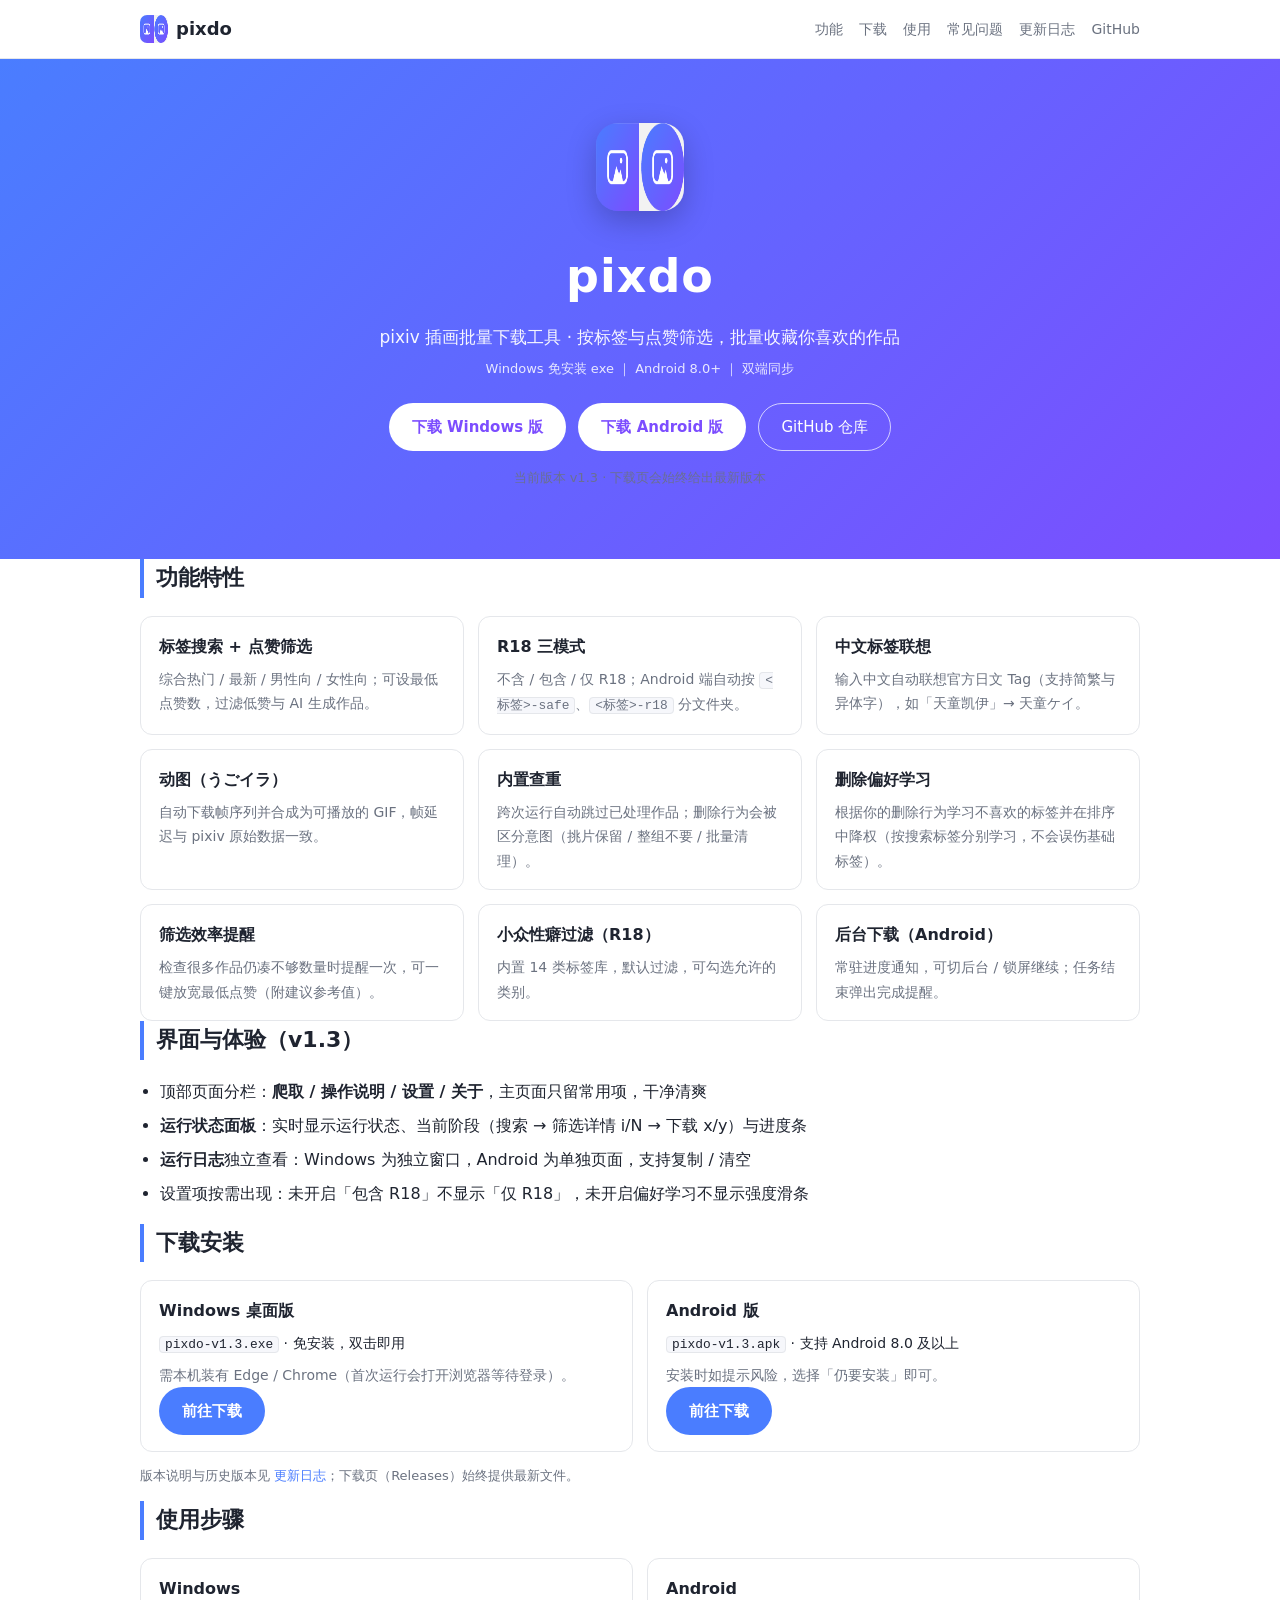
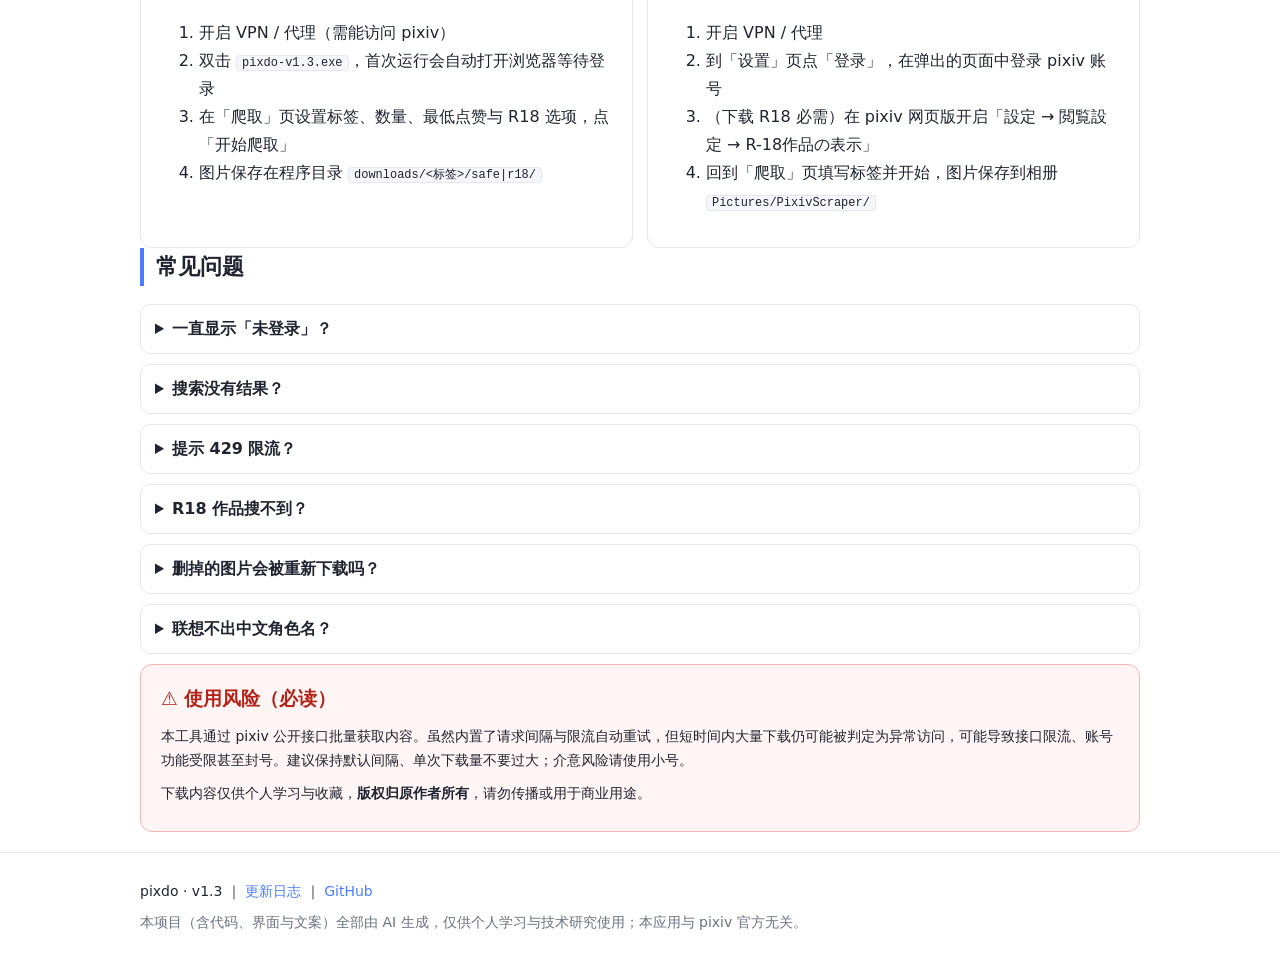
==== docs/index.html @ ec17ead2 "官网：新增 docs/ 静态站点（GitHub Pages） - docs/index.html：首页（功能特性 / 界面与体验 / 双端下载 / 使用步骤 / 常见问题 / 风险提示） - docs" ====
<!DOCTYPE html>
<html lang="zh-CN">
<head>
<meta charset="UTF-8">
<meta name="viewport" content="width=device-width, initial-scale=1">
<title>pixdo · pixiv 插画批量下载工具（Windows / Android）</title>
<meta name="description" content="pixdo 是一款 pixiv 插画批量下载工具：按标签搜索、点赞数筛选、R18 支持、标签联想、动图合成 GIF、内置查重与删除偏好学习，支持 Windows 与 Android。">
<meta name="keywords" content="pixiv,批量下载,插画下载器,pixdo,pixiv下载,爬虫,GIF,动图">
<meta property="og:title" content="pixdo · pixiv 插画批量下载工具">
<meta property="og:description" content="按标签与点赞筛选，批量下载 pixiv 插画。Windows 免安装 + Android，双端同步。">
<meta property="og:type" content="website">
<meta property="og:image" content="assets/icon.png">
<link rel="icon" href="assets/icon.png">
<link rel="stylesheet" href="style.css">
</head>
<body>

<header class="nav">
  <div class="wrap nav-inner">
    <a class="brand" href="./">
      <img src="assets/icon.png" alt="pixdo 图标" width="28" height="28">
      <span>pixdo</span>
    </a>
    <nav>
      <a href="#features">功能</a>
      <a href="#download">下载</a>
      <a href="#guide">使用</a>
      <a href="#faq">常见问题</a>
      <a href="changelog.html">更新日志</a>
      <a href="https://github.com/mirith39-sjtu/pixdo" target="_blank" rel="noopener">GitHub</a>
    </nav>
  </div>
</header>

<section class="hero">
  <div class="wrap hero-inner">
    <img class="hero-icon" src="assets/icon.png" alt="pixdo">
    <h1>pixdo</h1>
    <p class="slogan">pixiv 插画批量下载工具 · 按标签与点赞筛选，批量收藏你喜欢的作品</p>
    <p class="tags">Windows 免安装 exe ｜ Android 8.0+ ｜ 双端同步</p>
    <div class="btns">
      <a class="btn primary" href="https://github.com/mirith39-sjtu/pixdo/releases/latest" target="_blank" rel="noopener">下载 Windows 版</a>
      <a class="btn primary" href="https://github.com/mirith39-sjtu/pixdo/releases/latest" target="_blank" rel="noopener">下载 Android 版</a>
      <a class="btn ghost" href="https://github.com/mirith39-sjtu/pixdo" target="_blank" rel="noopener">GitHub 仓库</a>
    </div>
    <p class="note">当前版本 v1.3 · 下载页会始终给出最新版本</p>
  </div>
</section>

<section id="features" class="wrap">
  <h2>功能特性</h2>
  <div class="grid">
    <div class="card"><h3>标签搜索 + 点赞筛选</h3><p>综合热门 / 最新 / 男性向 / 女性向；可设最低点赞数，过滤低赞与 AI 生成作品。</p></div>
    <div class="card"><h3>R18 三模式</h3><p>不含 / 包含 / 仅 R18；Android 端自动按 <code>&lt;标签&gt;-safe</code>、<code>&lt;标签&gt;-r18</code> 分文件夹。</p></div>
    <div class="card"><h3>中文标签联想</h3><p>输入中文自动联想官方日文 Tag（支持简繁与异体字），如「天童凯伊」→ 天童ケイ。</p></div>
    <div class="card"><h3>动图（うごイラ）</h3><p>自动下载帧序列并合成为可播放的 GIF，帧延迟与 pixiv 原始数据一致。</p></div>
    <div class="card"><h3>内置查重</h3><p>跨次运行自动跳过已处理作品；删除行为会被区分意图（挑片保留 / 整组不要 / 批量清理）。</p></div>
    <div class="card"><h3>删除偏好学习</h3><p>根据你的删除行为学习不喜欢的标签并在排序中降权（按搜索标签分别学习，不会误伤基础标签）。</p></div>
    <div class="card"><h3>筛选效率提醒</h3><p>检查很多作品仍凑不够数量时提醒一次，可一键放宽最低点赞（附建议参考值）。</p></div>
    <div class="card"><h3>小众性癖过滤（R18）</h3><p>内置 14 类标签库，默认过滤，可勾选允许的类别。</p></div>
    <div class="card"><h3>后台下载（Android）</h3><p>常驻进度通知，可切后台 / 锁屏继续；任务结束弹出完成提醒。</p></div>
  </div>
</section>

<section class="wrap">
  <h2>界面与体验（v1.3）</h2>
  <ul class="list">
    <li>顶部页面分栏：<b>爬取 / 操作说明 / 设置 / 关于</b>，主页面只留常用项，干净清爽</li>
    <li><b>运行状态面板</b>：实时显示运行状态、当前阶段（搜索 → 筛选详情 i/N → 下载 x/y）与进度条</li>
    <li><b>运行日志</b>独立查看：Windows 为独立窗口，Android 为单独页面，支持复制 / 清空</li>
    <li>设置项按需出现：未开启「包含 R18」不显示「仅 R18」，未开启偏好学习不显示强度滑条</li>
  </ul>
</section>

<section id="download" class="wrap">
  <h2>下载安装</h2>
  <div class="grid two">
    <div class="card dl">
      <h3>Windows 桌面版</h3>
      <p class="file"><code>pixdo-v1.3.exe</code> · 免安装，双击即用</p>
      <p>需本机装有 Edge / Chrome（首次运行会打开浏览器等待登录）。</p>
      <a class="btn primary" href="https://github.com/mirith39-sjtu/pixdo/releases/latest" target="_blank" rel="noopener">前往下载</a>
    </div>
    <div class="card dl">
      <h3>Android 版</h3>
      <p class="file"><code>pixdo-v1.3.apk</code> · 支持 Android 8.0 及以上</p>
      <p>安装时如提示风险，选择「仍要安装」即可。</p>
      <a class="btn primary" href="https://github.com/mirith39-sjtu/pixdo/releases/latest" target="_blank" rel="noopener">前往下载</a>
    </div>
  </div>
  <p class="note">版本说明与历史版本见 <a href="changelog.html">更新日志</a>；下载页（Releases）始终提供最新文件。</p>
</section>

<section id="guide" class="wrap">
  <h2>使用步骤</h2>
  <div class="grid two">
    <div class="card">
      <h3>Windows</h3>
      <ol>
        <li>开启 VPN / 代理（需能访问 pixiv）</li>
        <li>双击 <code>pixdo-v1.3.exe</code>，首次运行会自动打开浏览器等待登录</li>
        <li>在「爬取」页设置标签、数量、最低点赞与 R18 选项，点「开始爬取」</li>
        <li>图片保存在程序目录 <code>downloads/&lt;标签&gt;/safe|r18/</code></li>
      </ol>
    </div>
    <div class="card">
      <h3>Android</h3>
      <ol>
        <li>开启 VPN / 代理</li>
        <li>到「设置」页点「登录」，在弹出的页面中登录 pixiv 账号</li>
        <li>（下载 R18 必需）在 pixiv 网页版开启「設定 → 閲覧設定 → R-18作品の表示」</li>
        <li>回到「爬取」页填写标签并开始，图片保存到相册 <code>Pictures/PixivScraper/</code></li>
      </ol>
    </div>
  </div>
</section>

<section id="faq" class="wrap">
  <h2>常见问题</h2>
  <details><summary>一直显示「未登录」？</summary><p>检查代理是否生效，然后在「设置」页重新登录；也可删除本地的 cookies.pkl 后重试。</p></details>
  <details><summary>搜索没有结果？</summary><p>检查标签拼写（推荐用日文 Tag）、排序设置与代理；标签联想需要能访问 pixiv 接口。</p></details>
  <details><summary>提示 429 限流？</summary><p>程序会自动等待重试，属正常现象；建议保持默认请求间隔。</p></details>
  <details><summary>R18 作品搜不到？</summary><p>需要登录状态，且账号已开启 pixiv 的 R-18 显示设置；游客状态下不会出现 R18 结果。</p></details>
  <details><summary>删掉的图片会被重新下载吗？</summary><p>只删一部分 → 视为有意保留，不再补下；整组删光 → 视为不喜欢，不再补下；一次几乎删光（≥ 九成）→ 视为批量清理，下次重新下载。</p></details>
  <details><summary>联想不出中文角色名？</summary><p>试试更短的词头（如「百合园」）；部分角色名需要先查过相关标签后走本地缓存命中。</p></details>
</section>

<section class="wrap">
  <div class="risk">
    <h3>⚠ 使用风险（必读）</h3>
    <p>本工具通过 pixiv 公开接口批量获取内容。虽然内置了请求间隔与限流自动重试，但短时间内大量下载仍可能被判定为异常访问，可能导致接口限流、账号功能受限甚至封号。建议保持默认间隔、单次下载量不要过大；介意风险请使用小号。</p>
    <p>下载内容仅供个人学习与收藏，<b>版权归原作者所有</b>，请勿传播或用于商业用途。</p>
  </div>
</section>

<footer class="footer">
  <div class="wrap">
    <p>pixdo · v1.3 ｜ <a href="changelog.html">更新日志</a> ｜ <a href="https://github.com/mirith39-sjtu/pixdo" target="_blank" rel="noopener">GitHub</a></p>
    <p class="dim">本项目（含代码、界面与文案）全部由 AI 生成，仅供个人学习与技术研究使用；本应用与 pixiv 官方无关。</p>
  </div>
</footer>

</body>
</html>
---- docs/style.css ----
:root {
  --accent: #4a7dff;
  --accent2: #7c4dff;
  --text: #1f2430;
  --dim: #6b7280;
  --line: #e5e7eb;
  --bg: #ffffff;
  --soft: #f6f7fb;
  --warn-bg: #fff5f5;
  --warn-line: #f3b7b7;
}

* { box-sizing: border-box; }

body {
  margin: 0;
  font-family: "Microsoft YaHei UI", "PingFang SC", "Hiragino Sans GB", system-ui, sans-serif;
  color: var(--text);
  background: var(--bg);
  line-height: 1.75;
}

a { color: var(--accent); text-decoration: none; }
a:hover { text-decoration: underline; }

code {
  background: var(--soft);
  border: 1px solid var(--line);
  border-radius: 4px;
  padding: 0 5px;
  font-size: 0.92em;
}

.wrap { max-width: 1040px; margin: 0 auto; padding: 0 20px; }

/* 顶栏 */
.nav {
  position: sticky; top: 0; z-index: 10;
  background: rgba(255, 255, 255, 0.92);
  backdrop-filter: blur(8px);
  border-bottom: 1px solid var(--line);
}
.nav-inner { display: flex; align-items: center; gap: 18px; height: 58px; }
.brand { display: flex; align-items: center; gap: 8px; font-weight: 700; color: var(--text); font-size: 18px; }
.brand img { border-radius: 7px; }
.nav nav { margin-left: auto; display: flex; gap: 16px; flex-wrap: wrap; }
.nav nav a { color: var(--dim); font-size: 14px; }
.nav nav a:hover { color: var(--accent); }

/* 首屏 */
.hero {
  background: linear-gradient(135deg, var(--accent) 0%, var(--accent2) 100%);
  color: #fff;
  padding: 64px 0 56px;
}
.hero-inner { text-align: center; }
.hero-icon {
  width: 88px; height: 88px; border-radius: 22px;
  box-shadow: 0 10px 30px rgba(0, 0, 0, 0.22);
  background: rgba(255, 255, 255, 0.12);
}
.hero h1 { font-size: 46px; margin: 16px 0 6px; letter-spacing: 1px; }
.slogan { font-size: 17px; margin: 0 0 6px; opacity: 0.95; }
.tags { font-size: 13px; opacity: 0.85; margin: 0 0 22px; }
.btns { display: flex; gap: 12px; justify-content: center; flex-wrap: wrap; }
.btn {
  display: inline-block; padding: 10px 22px; border-radius: 999px;
  font-size: 15px; border: 1px solid transparent; transition: transform .12s ease;
}
.btn:hover { text-decoration: none; transform: translateY(-1px); }
.btn.primary { background: #fff; color: var(--accent2); font-weight: 600; }
.btn.ghost { border-color: rgba(255, 255, 255, 0.7); color: #fff; }
.dl .btn.primary { background: var(--accent); color: #fff; }
.hero .note { margin-top: 16px; font-size: 13px; opacity: 0.85; }

/* 区块 */
section { padding: 44px 0; }
section h2 {
  font-size: 22px; margin: 0 0 18px;
  padding-left: 12px; border-left: 4px solid var(--accent);
}
.grid { display: grid; grid-template-columns: repeat(3, 1fr); gap: 14px; }
.grid.two { grid-template-columns: repeat(2, 1fr); }
.card {
  border: 1px solid var(--line); border-radius: 12px; padding: 16px 18px;
  background: #fff;
}
.card h3 { margin: 0 0 6px; font-size: 16px; }
.card p { margin: 0; font-size: 14px; color: var(--dim); }
.card .file { color: var(--text); margin-bottom: 6px; }
.list { padding-left: 20px; }
.list li { margin-bottom: 6px; }
.note { color: var(--dim); font-size: 13px; }

/* FAQ */
details {
  border: 1px solid var(--line); border-radius: 10px;
  padding: 10px 14px; margin-bottom: 10px; background: #fff;
}
details summary { cursor: pointer; font-weight: 600; }
details p { margin: 8px 0 0; color: var(--dim); font-size: 14px; }

/* 风险提示 */
.risk {
  background: var(--warn-bg);
  border: 1px solid var(--warn-line);
  border-radius: 12px;
  padding: 18px 20px;
}
.risk h3 { margin: 0 0 8px; color: #b42318; }
.risk p { margin: 0 0 8px; font-size: 14px; }

/* 页脚 */
.footer { border-top: 1px solid var(--line); padding: 26px 0 40px; margin-top: 20px; }
.footer p { margin: 0 0 6px; font-size: 14px; }
.dim { color: var(--dim); font-size: 13px; }

/* 更新日志页 */
.log h3 { margin: 26px 0 8px; font-size: 18px; }
.log h3 span { font-size: 13px; color: var(--dim); font-weight: 400; margin-left: 8px; }
.log ul { padding-left: 20px; }
.log li { margin-bottom: 6px; }

@media (max-width: 860px) {
  .grid, .grid.two { grid-template-columns: 1fr; }
  .hero h1 { font-size: 36px; }
  .nav nav { gap: 12px; }
}
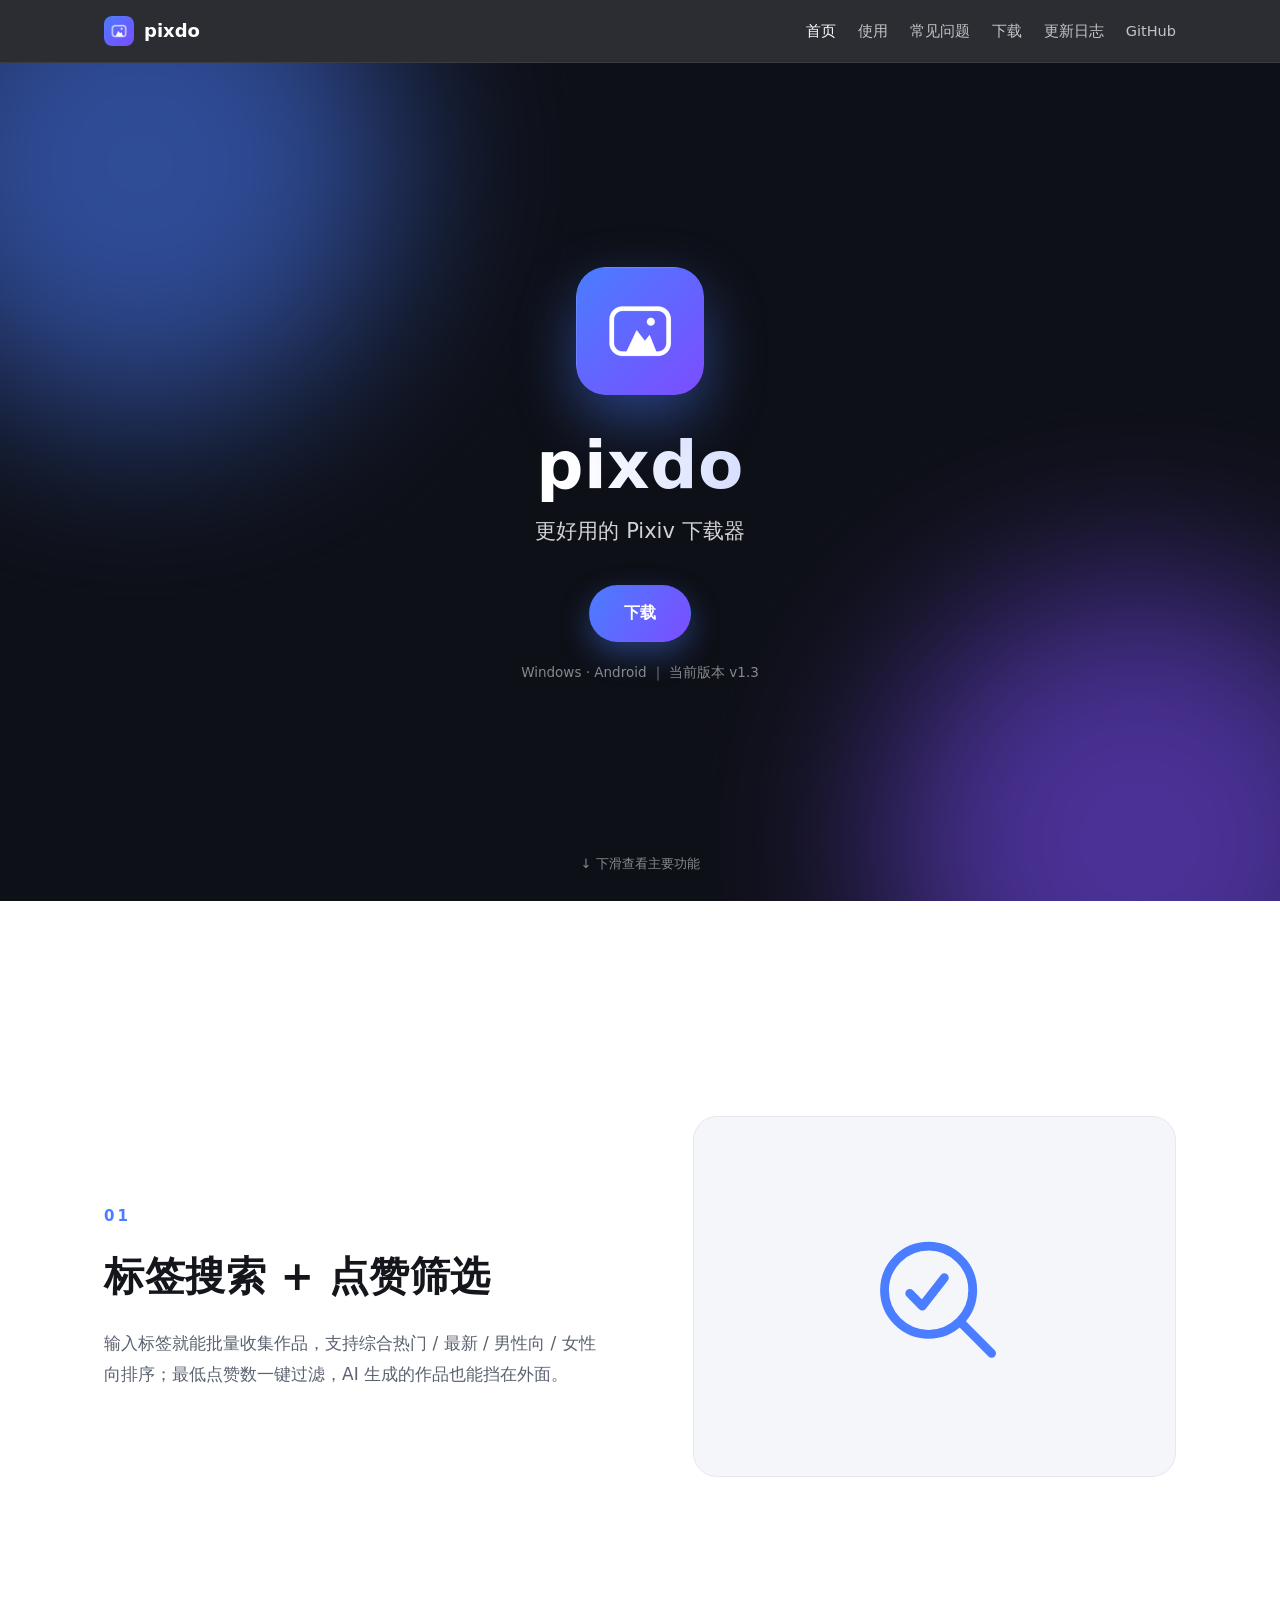
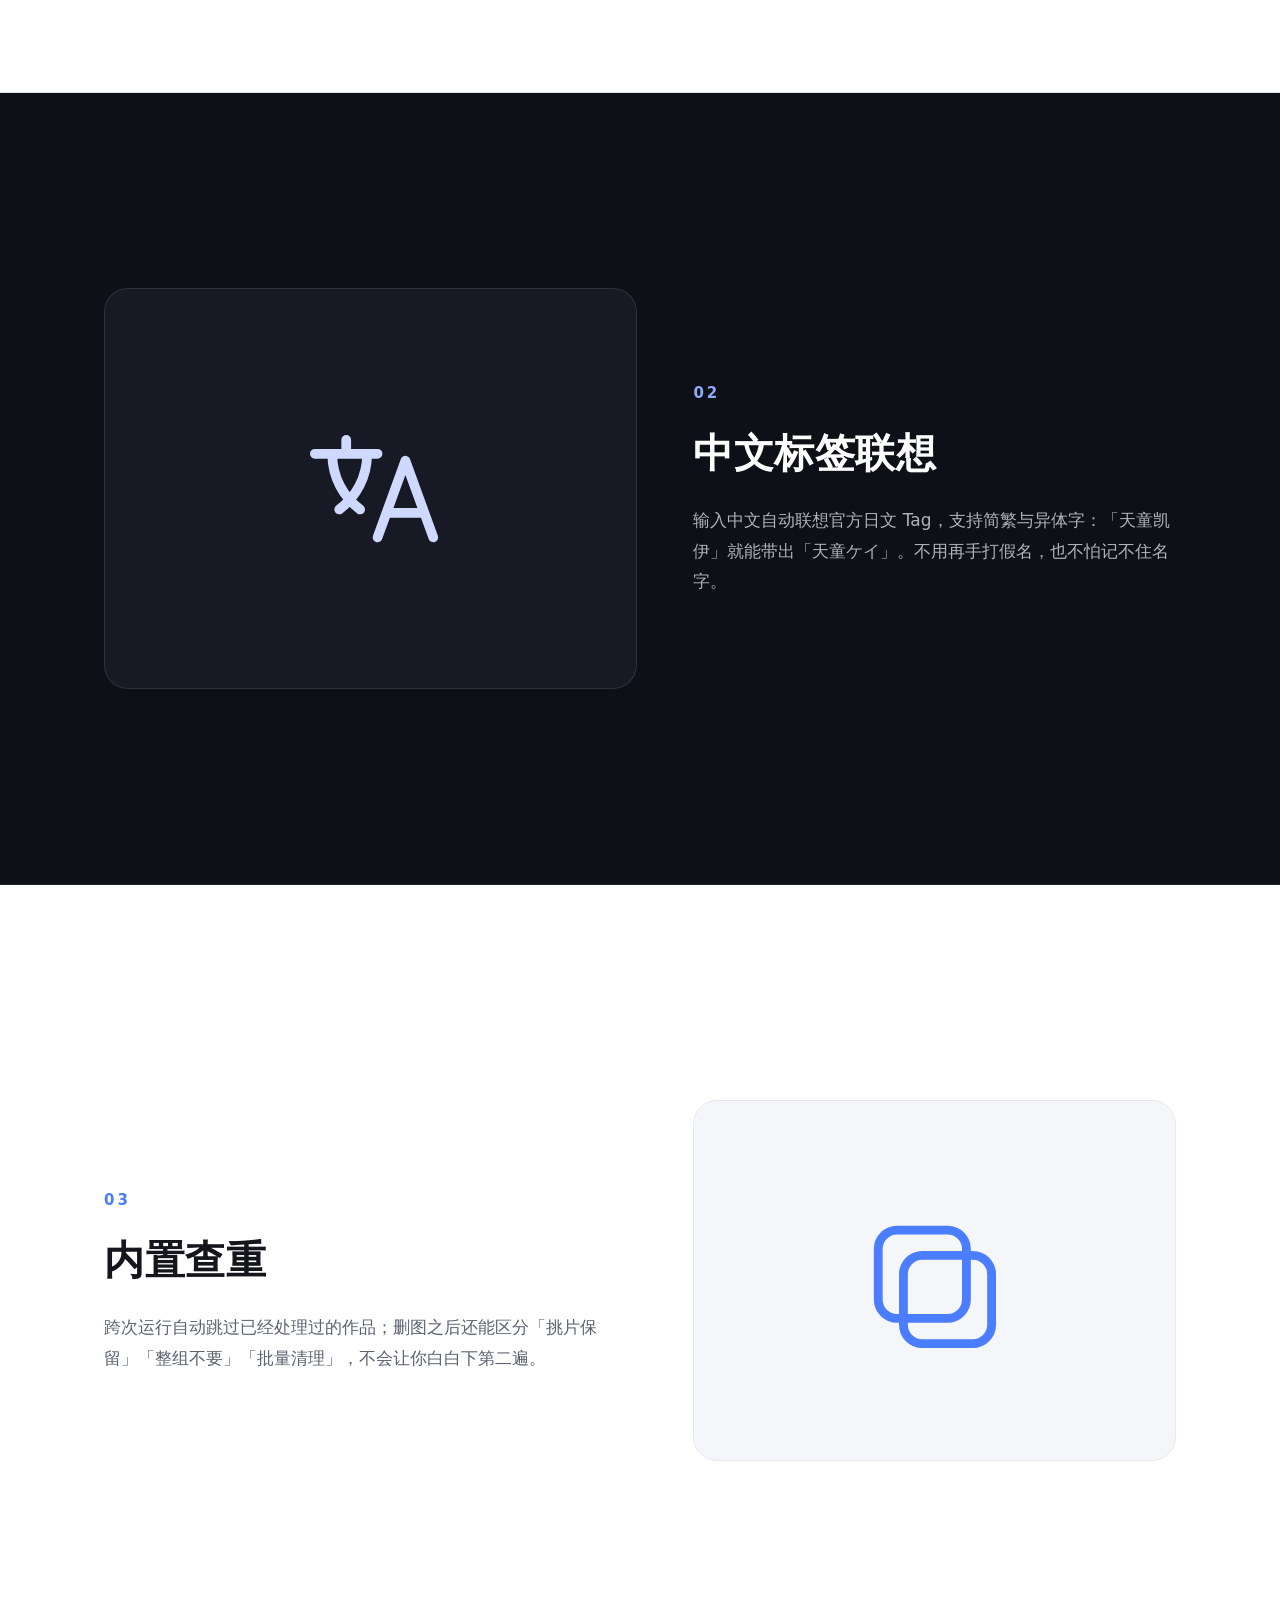
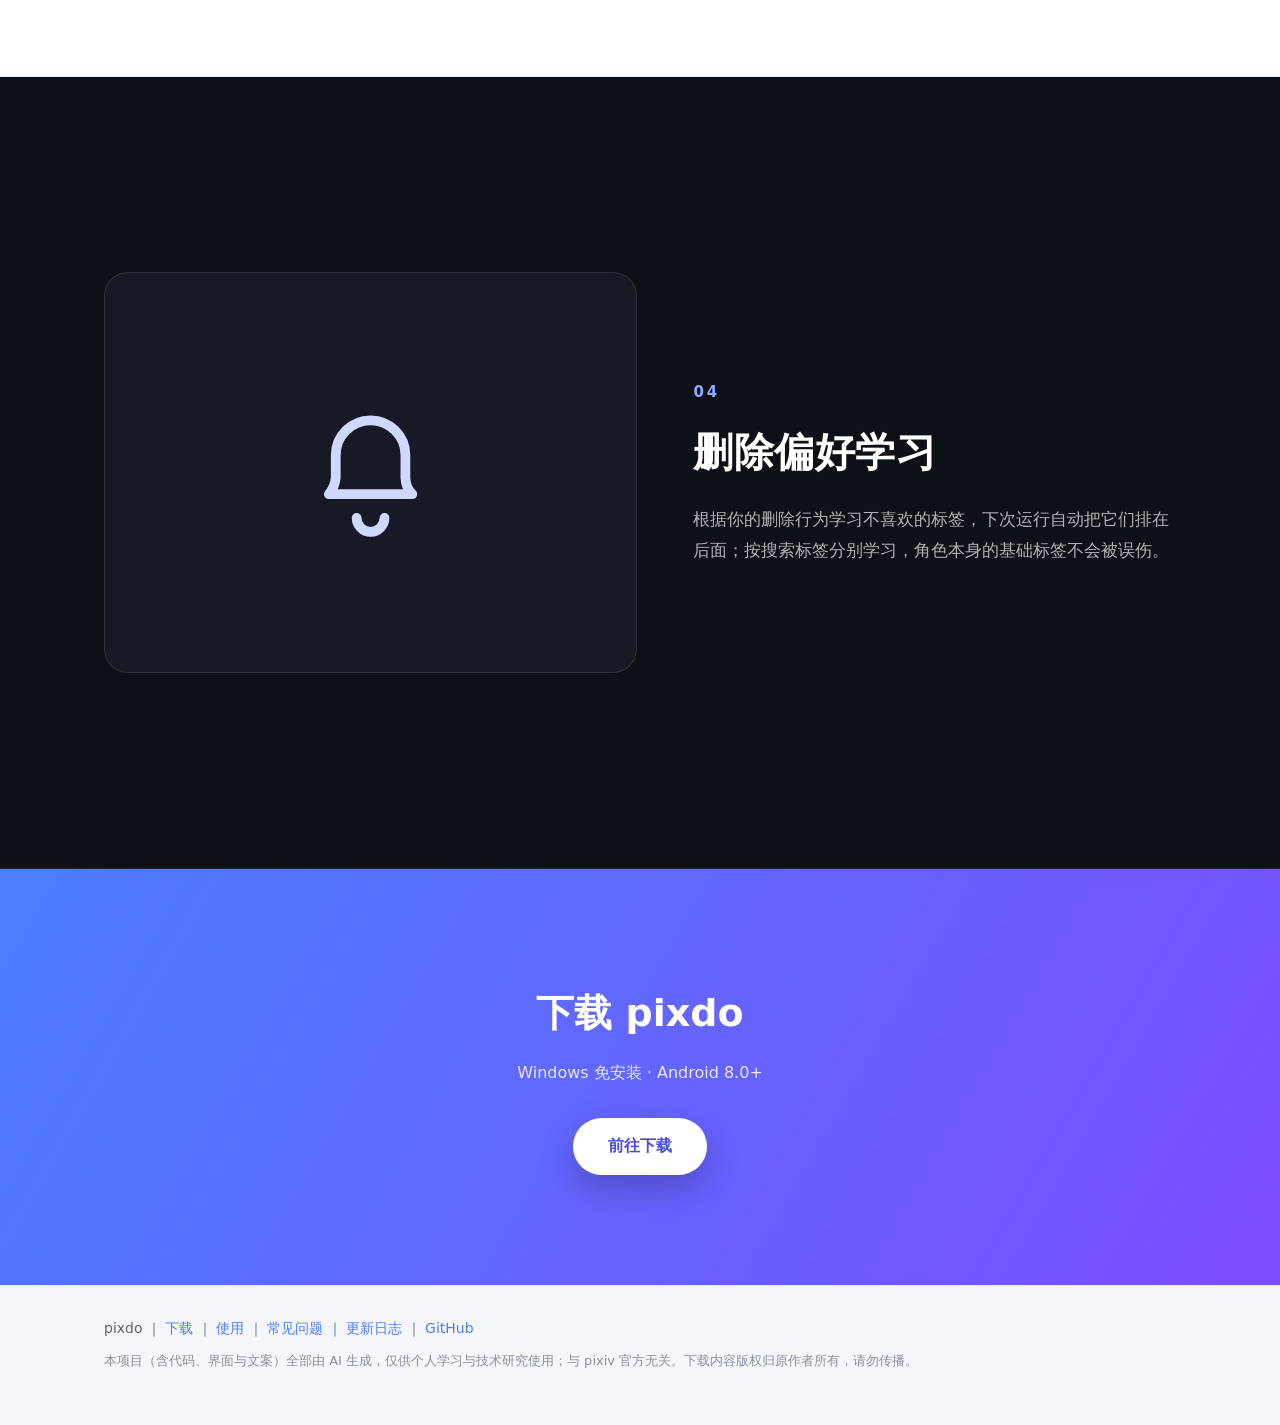
==== commit f99c825c: "site: redesign (multi-page, 4 feature screens, per-version packages, fixed icon)" ====
--- a/docs/index.html
+++ b/docs/index.html
@@ -3,140 +3,135 @@
 <head>
 <meta charset="UTF-8">
 <meta name="viewport" content="width=device-width, initial-scale=1">
-<title>pixdo · pixiv 插画批量下载工具（Windows / Android）</title>
-<meta name="description" content="pixdo 是一款 pixiv 插画批量下载工具：按标签搜索、点赞数筛选、R18 支持、标签联想、动图合成 GIF、内置查重与删除偏好学习，支持 Windows 与 Android。">
-<meta name="keywords" content="pixiv,批量下载,插画下载器,pixdo,pixiv下载,爬虫,GIF,动图">
-<meta property="og:title" content="pixdo · pixiv 插画批量下载工具">
-<meta property="og:description" content="按标签与点赞筛选，批量下载 pixiv 插画。Windows 免安装 + Android，双端同步。">
+<title>pixdo · 更好用的 Pixiv 下载器</title>
+<meta name="description" content="pixdo：更好用的 Pixiv 下载器。标签搜索 + 点赞筛选、中文标签联想、内置查重与删除偏好学习，支持 Windows 与 Android。">
+<meta name="keywords" content="pixiv,pixdo,下载器,批量下载,插画,标签联想,查重">
+<meta property="og:title" content="pixdo · 更好用的 Pixiv 下载器">
+<meta property="og:description" content="标签搜索 + 点赞筛选、中文标签联想、内置查重、删除偏好学习。Windows / Android 双端。">
 <meta property="og:type" content="website">
 <meta property="og:image" content="assets/icon.png">
+<meta property="og:url" content="https://pixdo.top/">
+<link rel="canonical" href="https://pixdo.top/">
 <link rel="icon" href="assets/icon.png">
+<link rel="apple-touch-icon" href="assets/apple-touch-icon.png">
 <link rel="stylesheet" href="style.css">
 </head>
 <body>
 
 <header class="nav">
-  <div class="wrap nav-inner">
-    <a class="brand" href="./">
-      <img src="assets/icon.png" alt="pixdo 图标" width="28" height="28">
-      <span>pixdo</span>
-    </a>
+  <div class="nav-inner">
+    <a class="brand" href="index.html"><img src="assets/icon.png" alt="pixdo">pixdo</a>
     <nav>
-      <a href="#features">功能</a>
-      <a href="#download">下载</a>
-      <a href="#guide">使用</a>
-      <a href="#faq">常见问题</a>
+      <a class="on" href="index.html">首页</a>
+      <a href="usage.html">使用</a>
+      <a href="faq.html">常见问题</a>
+      <a href="download.html">下载</a>
       <a href="changelog.html">更新日志</a>
       <a href="https://github.com/mirith39-sjtu/pixdo" target="_blank" rel="noopener">GitHub</a>
     </nav>
   </div>
 </header>
 
+<!-- 首屏 -->
 <section class="hero">
-  <div class="wrap hero-inner">
-    <img class="hero-icon" src="assets/icon.png" alt="pixdo">
+  <div class="hero-inner">
+    <img class="hero-icon" src="assets/icon.png" alt="pixdo 图标">
     <h1>pixdo</h1>
-    <p class="slogan">pixiv 插画批量下载工具 · 按标签与点赞筛选，批量收藏你喜欢的作品</p>
-    <p class="tags">Windows 免安装 exe ｜ Android 8.0+ ｜ 双端同步</p>
-    <div class="btns">
-      <a class="btn primary" href="https://github.com/mirith39-sjtu/pixdo/releases/latest" target="_blank" rel="noopener">下载 Windows 版</a>
-      <a class="btn primary" href="https://github.com/mirith39-sjtu/pixdo/releases/latest" target="_blank" rel="noopener">下载 Android 版</a>
-      <a class="btn ghost" href="https://github.com/mirith39-sjtu/pixdo" target="_blank" rel="noopener">GitHub 仓库</a>
-    </div>
-    <p class="note">当前版本 v1.3 · 下载页会始终给出最新版本</p>
+    <p class="sub">更好用的 Pixiv 下载器</p>
+    <a class="btn btn-primary" href="download.html">下载</a>
+    <p class="meta">Windows · Android ｜ 当前版本 v1.3</p>
   </div>
+  <div class="scroll-hint">↓ 下滑查看主要功能</div>
 </section>
 
-<section id="features" class="wrap">
-  <h2>功能特性</h2>
-  <div class="grid">
-    <div class="card"><h3>标签搜索 + 点赞筛选</h3><p>综合热门 / 最新 / 男性向 / 女性向；可设最低点赞数，过滤低赞与 AI 生成作品。</p></div>
-    <div class="card"><h3>R18 三模式</h3><p>不含 / 包含 / 仅 R18；Android 端自动按 <code>&lt;标签&gt;-safe</code>、<code>&lt;标签&gt;-r18</code> 分文件夹。</p></div>
-    <div class="card"><h3>中文标签联想</h3><p>输入中文自动联想官方日文 Tag（支持简繁与异体字），如「天童凯伊」→ 天童ケイ。</p></div>
-    <div class="card"><h3>动图（うごイラ）</h3><p>自动下载帧序列并合成为可播放的 GIF，帧延迟与 pixiv 原始数据一致。</p></div>
-    <div class="card"><h3>内置查重</h3><p>跨次运行自动跳过已处理作品；删除行为会被区分意图（挑片保留 / 整组不要 / 批量清理）。</p></div>
-    <div class="card"><h3>删除偏好学习</h3><p>根据你的删除行为学习不喜欢的标签并在排序中降权（按搜索标签分别学习，不会误伤基础标签）。</p></div>
-    <div class="card"><h3>筛选效率提醒</h3><p>检查很多作品仍凑不够数量时提醒一次，可一键放宽最低点赞（附建议参考值）。</p></div>
-    <div class="card"><h3>小众性癖过滤（R18）</h3><p>内置 14 类标签库，默认过滤，可勾选允许的类别。</p></div>
-    <div class="card"><h3>后台下载（Android）</h3><p>常驻进度通知，可切后台 / 锁屏继续；任务结束弹出完成提醒。</p></div>
-  </div>
-</section>
-
-<section class="wrap">
-  <h2>界面与体验（v1.3）</h2>
-  <ul class="list">
-    <li>顶部页面分栏：<b>爬取 / 操作说明 / 设置 / 关于</b>，主页面只留常用项，干净清爽</li>
-    <li><b>运行状态面板</b>：实时显示运行状态、当前阶段（搜索 → 筛选详情 i/N → 下载 x/y）与进度条</li>
-    <li><b>运行日志</b>独立查看：Windows 为独立窗口，Android 为单独页面，支持复制 / 清空</li>
-    <li>设置项按需出现：未开启「包含 R18」不显示「仅 R18」，未开启偏好学习不显示强度滑条</li>
-  </ul>
-</section>
-
-<section id="download" class="wrap">
-  <h2>下载安装</h2>
-  <div class="grid two">
-    <div class="card dl">
-      <h3>Windows 桌面版</h3>
-      <p class="file"><code>pixdo-v1.3.exe</code> · 免安装，双击即用</p>
-      <p>需本机装有 Edge / Chrome（首次运行会打开浏览器等待登录）。</p>
-      <a class="btn primary" href="https://github.com/mirith39-sjtu/pixdo/releases/latest" target="_blank" rel="noopener">前往下载</a>
-    </div>
-    <div class="card dl">
-      <h3>Android 版</h3>
-      <p class="file"><code>pixdo-v1.3.apk</code> · 支持 Android 8.0 及以上</p>
-      <p>安装时如提示风险，选择「仍要安装」即可。</p>
-      <a class="btn primary" href="https://github.com/mirith39-sjtu/pixdo/releases/latest" target="_blank" rel="noopener">前往下载</a>
-    </div>
-  </div>
-  <p class="note">版本说明与历史版本见 <a href="changelog.html">更新日志</a>；下载页（Releases）始终提供最新文件。</p>
-</section>
-
-<section id="guide" class="wrap">
-  <h2>使用步骤</h2>
-  <div class="grid two">
-    <div class="card">
-      <h3>Windows</h3>
-      <ol>
-        <li>开启 VPN / 代理（需能访问 pixiv）</li>
-        <li>双击 <code>pixdo-v1.3.exe</code>，首次运行会自动打开浏览器等待登录</li>
-        <li>在「爬取」页设置标签、数量、最低点赞与 R18 选项，点「开始爬取」</li>
-        <li>图片保存在程序目录 <code>downloads/&lt;标签&gt;/safe|r18/</code></li>
-      </ol>
-    </div>
-    <div class="card">
-      <h3>Android</h3>
-      <ol>
-        <li>开启 VPN / 代理</li>
-        <li>到「设置」页点「登录」，在弹出的页面中登录 pixiv 账号</li>
-        <li>（下载 R18 必需）在 pixiv 网页版开启「設定 → 閲覧設定 → R-18作品の表示」</li>
-        <li>回到「爬取」页填写标签并开始，图片保存到相册 <code>Pictures/PixivScraper/</code></li>
-      </ol>
+<!-- 01 标签搜索 + 点赞筛选 -->
+<section class="feature">
+  <div class="wrap">
+    <div class="feature-grid">
+      <div>
+        <div class="feature-num">01</div>
+        <h2>标签搜索 + 点赞筛选</h2>
+        <p>输入标签就能批量收集作品，支持综合热门 / 最新 / 男性向 / 女性向排序；最低点赞数一键过滤，AI 生成的作品也能挡在外面。</p>
+      </div>
+      <div class="feature-visual">
+        <svg viewBox="0 0 24 24" fill="none" stroke="#4a7dff" stroke-width="1.4" stroke-linecap="round" stroke-linejoin="round">
+          <circle cx="11" cy="11" r="7"></circle>
+          <line x1="16.5" y1="16.5" x2="21" y2="21"></line>
+          <path d="M8 11.5l2 2 3.5-4.5"></path>
+        </svg>
+      </div>
     </div>
   </div>
 </section>
 
-<section id="faq" class="wrap">
-  <h2>常见问题</h2>
-  <details><summary>一直显示「未登录」？</summary><p>检查代理是否生效，然后在「设置」页重新登录；也可删除本地的 cookies.pkl 后重试。</p></details>
-  <details><summary>搜索没有结果？</summary><p>检查标签拼写（推荐用日文 Tag）、排序设置与代理；标签联想需要能访问 pixiv 接口。</p></details>
-  <details><summary>提示 429 限流？</summary><p>程序会自动等待重试，属正常现象；建议保持默认请求间隔。</p></details>
-  <details><summary>R18 作品搜不到？</summary><p>需要登录状态，且账号已开启 pixiv 的 R-18 显示设置；游客状态下不会出现 R18 结果。</p></details>
-  <details><summary>删掉的图片会被重新下载吗？</summary><p>只删一部分 → 视为有意保留，不再补下；整组删光 → 视为不喜欢，不再补下；一次几乎删光（≥ 九成）→ 视为批量清理，下次重新下载。</p></details>
-  <details><summary>联想不出中文角色名？</summary><p>试试更短的词头（如「百合园」）；部分角色名需要先查过相关标签后走本地缓存命中。</p></details>
+<!-- 02 中文标签联想 -->
+<section class="feature dark">
+  <div class="wrap">
+    <div class="feature-grid flip">
+      <div>
+        <div class="feature-num">02</div>
+        <h2>中文标签联想</h2>
+        <p>输入中文自动联想官方日文 Tag，支持简繁与异体字：「天童凯伊」就能带出「天童ケイ」。不用再手打假名，也不怕记不住名字。</p>
+      </div>
+      <div class="feature-visual">
+        <svg viewBox="0 0 24 24" fill="none" stroke="#cfd8ff" stroke-width="1.4" stroke-linecap="round" stroke-linejoin="round">
+          <path d="M4 7h9M8.5 7V5M6.5 7c0 3.4 1.6 6.2 4 8M11.5 7c0 3.4-1.6 6.2-4 8"></path>
+          <path d="M13 19l4-11 4 11M14.6 15.5h4.8"></path>
+        </svg>
+      </div>
+    </div>
+  </div>
 </section>
 
-<section class="wrap">
-  <div class="risk">
-    <h3>⚠ 使用风险（必读）</h3>
-    <p>本工具通过 pixiv 公开接口批量获取内容。虽然内置了请求间隔与限流自动重试，但短时间内大量下载仍可能被判定为异常访问，可能导致接口限流、账号功能受限甚至封号。建议保持默认间隔、单次下载量不要过大；介意风险请使用小号。</p>
-    <p>下载内容仅供个人学习与收藏，<b>版权归原作者所有</b>，请勿传播或用于商业用途。</p>
+<!-- 03 内置查重 -->
+<section class="feature">
+  <div class="wrap">
+    <div class="feature-grid">
+      <div>
+        <div class="feature-num">03</div>
+        <h2>内置查重</h2>
+        <p>跨次运行自动跳过已经处理过的作品；删图之后还能区分「挑片保留」「整组不要」「批量清理」，不会让你白白下第二遍。</p>
+      </div>
+      <div class="feature-visual">
+        <svg viewBox="0 0 24 24" fill="none" stroke="#4a7dff" stroke-width="1.4" stroke-linecap="round" stroke-linejoin="round">
+          <rect x="3" y="4" width="14" height="14" rx="3"></rect>
+          <rect x="7" y="8" width="14" height="14" rx="3"></rect>
+        </svg>
+      </div>
+    </div>
   </div>
+</section>
+
+<!-- 04 删除偏好学习 -->
+<section class="feature dark">
+  <div class="wrap">
+    <div class="feature-grid flip">
+      <div>
+        <div class="feature-num">04</div>
+        <h2>删除偏好学习</h2>
+        <p>根据你的删除行为学习不喜欢的标签，下次运行自动把它们排在后面；按搜索标签分别学习，角色本身的基础标签不会被误伤。</p>
+      </div>
+      <div class="feature-visual">
+        <svg viewBox="0 0 24 24" fill="none" stroke="#cfd8ff" stroke-width="1.4" stroke-linecap="round" stroke-linejoin="round">
+          <path d="M12 4.5a5 5 0 0 1 5 5v3.2c0 .9.3 1.7 1 2.4H6a4.1 4.1 0 0 0 1-2.4V9.5a5 5 0 0 1 5-5z"></path>
+          <path d="M10 18.5a2 2 0 0 0 4 0"></path>
+        </svg>
+      </div>
+    </div>
+  </div>
+</section>
+
+<!-- 下载入口 -->
+<section class="cta">
+  <h2>下载 pixdo</h2>
+  <p>Windows 免安装 · Android 8.0+</p>
+  <a class="btn" href="download.html">前往下载</a>
 </section>
 
 <footer class="footer">
   <div class="wrap">
-    <p>pixdo · v1.3 ｜ <a href="changelog.html">更新日志</a> ｜ <a href="https://github.com/mirith39-sjtu/pixdo" target="_blank" rel="noopener">GitHub</a></p>
-    <p class="dim">本项目（含代码、界面与文案）全部由 AI 生成，仅供个人学习与技术研究使用；本应用与 pixiv 官方无关。</p>
+    <p>pixdo ｜ <a href="download.html">下载</a> ｜ <a href="usage.html">使用</a> ｜ <a href="faq.html">常见问题</a> ｜ <a href="changelog.html">更新日志</a> ｜ <a href="https://github.com/mirith39-sjtu/pixdo" target="_blank" rel="noopener">GitHub</a></p>
+    <p class="dim">本项目（含代码、界面与文案）全部由 AI 生成，仅供个人学习与技术研究使用；与 pixiv 官方无关。下载内容版权归原作者所有，请勿传播。</p>
   </div>
 </footer>
 
--- a/docs/style.css
+++ b/docs/style.css
@@ -1,128 +1,193 @@
 :root {
-  --accent: #4a7dff;
-  --accent2: #7c4dff;
-  --text: #1f2430;
-  --dim: #6b7280;
-  --line: #e5e7eb;
+  --brand1: #4a7dff;
+  --brand2: #7c4dff;
+  --ink: #14161c;
+  --ink-soft: #5b6270;
+  --line: #e6e8ee;
   --bg: #ffffff;
-  --soft: #f6f7fb;
-  --warn-bg: #fff5f5;
-  --warn-line: #f3b7b7;
+  --bg-soft: #f5f6fa;
+  --dark: #0e1017;
+  --dark-soft: #171a24;
+  --radius: 18px;
 }
 
 * { box-sizing: border-box; }
 
+html { scroll-behavior: smooth; }
+
 body {
   margin: 0;
+  background: var(--bg);
+  color: var(--ink);
   font-family: "Microsoft YaHei UI", "PingFang SC", "Hiragino Sans GB", system-ui, sans-serif;
-  color: var(--text);
-  background: var(--bg);
-  line-height: 1.75;
+  line-height: 1.8;
+  -webkit-font-smoothing: antialiased;
 }
 
-a { color: var(--accent); text-decoration: none; }
+a { color: var(--brand1); text-decoration: none; }
 a:hover { text-decoration: underline; }
-
 code {
-  background: var(--soft);
+  background: var(--bg-soft);
   border: 1px solid var(--line);
-  border-radius: 4px;
-  padding: 0 5px;
-  font-size: 0.92em;
+  border-radius: 6px;
+  padding: 1px 6px;
+  font-size: .9em;
 }
 
-.wrap { max-width: 1040px; margin: 0 auto; padding: 0 20px; }
+/* 顶部导航 */
+.nav {
+  position: sticky; top: 0; z-index: 20;
+  background: rgba(14, 16, 23, .88);
+  backdrop-filter: blur(10px);
+  border-bottom: 1px solid rgba(255, 255, 255, .07);
+}
+.nav-inner {
+  max-width: 1120px; margin: 0 auto; padding: 0 24px;
+  height: 62px; display: flex; align-items: center; gap: 10px;
+}
+.brand { display: flex; align-items: center; gap: 10px; color: #fff; font-weight: 700; font-size: 18px; }
+.brand img { width: 30px; height: 30px; border-radius: 8px; }
+.nav nav { margin-left: auto; display: flex; gap: 22px; flex-wrap: wrap; }
+.nav nav a { color: rgba(255, 255, 255, .72); font-size: 14.5px; }
+.nav nav a:hover { color: #fff; text-decoration: none; }
+.nav nav a.on { color: #fff; }
 
-/* 顶栏 */
-.nav {
-  position: sticky; top: 0; z-index: 10;
-  background: rgba(255, 255, 255, 0.92);
-  backdrop-filter: blur(8px);
-  border-bottom: 1px solid var(--line);
-}
-.nav-inner { display: flex; align-items: center; gap: 18px; height: 58px; }
-.brand { display: flex; align-items: center; gap: 8px; font-weight: 700; color: var(--text); font-size: 18px; }
-.brand img { border-radius: 7px; }
-.nav nav { margin-left: auto; display: flex; gap: 16px; flex-wrap: wrap; }
-.nav nav a { color: var(--dim); font-size: 14px; }
-.nav nav a:hover { color: var(--accent); }
+.wrap { max-width: 1120px; margin: 0 auto; padding: 0 24px; }
 
 /* 首屏 */
 .hero {
-  background: linear-gradient(135deg, var(--accent) 0%, var(--accent2) 100%);
-  color: #fff;
-  padding: 64px 0 56px;
+  position: relative; overflow: hidden;
+  min-height: calc(100vh - 62px);
+  display: flex; align-items: center; justify-content: center;
+  background: var(--dark);
+  color: #fff; text-align: center;
 }
-.hero-inner { text-align: center; }
+.hero::before, .hero::after {
+  content: ""; position: absolute; border-radius: 50%; filter: blur(90px); opacity: .55;
+}
+.hero::before { width: 520px; height: 520px; background: var(--brand1); top: -160px; left: -120px; }
+.hero::after { width: 520px; height: 520px; background: var(--brand2); bottom: -200px; right: -120px; }
+.hero-inner { position: relative; z-index: 1; padding: 60px 24px; }
 .hero-icon {
-  width: 88px; height: 88px; border-radius: 22px;
-  box-shadow: 0 10px 30px rgba(0, 0, 0, 0.22);
-  background: rgba(255, 255, 255, 0.12);
+  width: 128px; height: 128px; border-radius: 30px;
+  box-shadow: 0 24px 60px rgba(74, 125, 255, .45);
 }
-.hero h1 { font-size: 46px; margin: 16px 0 6px; letter-spacing: 1px; }
-.slogan { font-size: 17px; margin: 0 0 6px; opacity: 0.95; }
-.tags { font-size: 13px; opacity: 0.85; margin: 0 0 22px; }
-.btns { display: flex; gap: 12px; justify-content: center; flex-wrap: wrap; }
+.hero h1 {
+  font-size: 66px; line-height: 1.1; margin: 26px 0 10px; letter-spacing: .5px;
+  background: linear-gradient(120deg, #fff 30%, #cfd8ff);
+  -webkit-background-clip: text; background-clip: text; color: transparent;
+}
+.hero .sub { font-size: 21px; color: rgba(255, 255, 255, .82); margin: 0 0 34px; }
+.hero .meta { margin-top: 18px; font-size: 13.5px; color: rgba(255, 255, 255, .5); }
+.scroll-hint {
+  position: absolute; bottom: 26px; left: 50%; transform: translateX(-50%);
+  font-size: 13px; color: rgba(255, 255, 255, .5); animation: float 2.2s ease-in-out infinite;
+}
+@keyframes float { 0%, 100% { transform: translate(-50%, 0); } 50% { transform: translate(-50%, 8px); } }
+
+/* 按钮 */
 .btn {
-  display: inline-block; padding: 10px 22px; border-radius: 999px;
-  font-size: 15px; border: 1px solid transparent; transition: transform .12s ease;
+  display: inline-flex; align-items: center; gap: 8px;
+  padding: 13px 34px; border-radius: 999px; font-size: 16px; font-weight: 600;
+  border: 1px solid transparent; transition: transform .15s ease, box-shadow .15s ease;
 }
-.btn:hover { text-decoration: none; transform: translateY(-1px); }
-.btn.primary { background: #fff; color: var(--accent2); font-weight: 600; }
-.btn.ghost { border-color: rgba(255, 255, 255, 0.7); color: #fff; }
-.dl .btn.primary { background: var(--accent); color: #fff; }
-.hero .note { margin-top: 16px; font-size: 13px; opacity: 0.85; }
+.btn:hover { text-decoration: none; transform: translateY(-2px); }
+.btn-primary {
+  background: linear-gradient(120deg, var(--brand1), var(--brand2));
+  color: #fff; box-shadow: 0 12px 30px rgba(74, 125, 255, .38);
+}
+.btn-ghost { border-color: var(--line); color: var(--ink); }
+.btn-ghost:hover { border-color: var(--brand1); color: var(--brand1); }
+.btn-sm { padding: 9px 20px; font-size: 14px; }
 
-/* 区块 */
-section { padding: 44px 0; }
-section h2 {
-  font-size: 22px; margin: 0 0 18px;
-  padding-left: 12px; border-left: 4px solid var(--accent);
+/* 功能大栏（每项一屏） */
+.feature {
+  min-height: 88vh; display: flex; align-items: center;
+  border-bottom: 1px solid var(--line);
 }
-.grid { display: grid; grid-template-columns: repeat(3, 1fr); gap: 14px; }
-.grid.two { grid-template-columns: repeat(2, 1fr); }
-.card {
-  border: 1px solid var(--line); border-radius: 12px; padding: 16px 18px;
-  background: #fff;
+.feature .wrap { width: 100%; }
+.feature-grid {
+  display: grid; grid-template-columns: 1.05fr .95fr; gap: 56px; align-items: center;
 }
-.card h3 { margin: 0 0 6px; font-size: 16px; }
-.card p { margin: 0; font-size: 14px; color: var(--dim); }
-.card .file { color: var(--text); margin-bottom: 6px; }
-.list { padding-left: 20px; }
-.list li { margin-bottom: 6px; }
-.note { color: var(--dim); font-size: 13px; }
+.feature-num {
+  font-size: 15px; font-weight: 700; letter-spacing: 3px; color: var(--brand1);
+}
+.feature h2 { font-size: 40px; margin: 10px 0 16px; letter-spacing: .5px; }
+.feature p { font-size: 17px; color: var(--ink-soft); margin: 0; max-width: 46ch; }
+.feature-visual {
+  aspect-ratio: 4 / 3; border-radius: 24px;
+  background: var(--bg-soft); border: 1px solid var(--line);
+  display: flex; align-items: center; justify-content: center;
+}
+.feature-visual svg { width: 42%; height: 42%; }
+.feature.dark { background: var(--dark); color: #fff; border-color: rgba(255, 255, 255, .08); }
+.feature.dark .feature-num { color: #8fa9ff; }
+.feature.dark p { color: rgba(255, 255, 255, .68); }
+.feature.dark .feature-visual {
+  background: var(--dark-soft); border-color: rgba(255, 255, 255, .1);
+}
+.feature.dark .feature-visual svg { stroke: #cfd8ff; }
+.feature-grid.flip .feature-visual { order: -1; }
 
-/* FAQ */
+/* 末尾下载栏 */
+.cta {
+  background: linear-gradient(120deg, var(--brand1), var(--brand2));
+  color: #fff; text-align: center; padding: 110px 24px;
+}
+.cta h2 { font-size: 38px; margin: 0 0 12px; }
+.cta p { color: rgba(255, 255, 255, .85); margin: 0 0 30px; }
+.cta .btn { background: #fff; color: #4a4dd8; box-shadow: 0 14px 34px rgba(0, 0, 0, .22); }
+
+/* 通用内容页 */
+.page { padding: 56px 0 40px; }
+.page h1 { font-size: 34px; margin: 0 0 8px; }
+.page .lead { color: var(--ink-soft); margin: 0 0 34px; }
+.block { border: 1px solid var(--line); border-radius: var(--radius); padding: 24px 26px; background: #fff; }
+.block + .block { margin-top: 18px; }
+.block h2 { font-size: 20px; margin: 0 0 10px; }
+.block p { margin: 0; color: var(--ink-soft); font-size: 15px; }
+.grid2 { display: grid; grid-template-columns: 1fr 1fr; gap: 18px; }
+.dl-card h3 { margin: 0 0 4px; font-size: 19px; }
+.dl-card .file { color: var(--ink); font-size: 14px; margin: 0 0 4px; }
+.dl-card .hint { color: var(--ink-soft); font-size: 14px; margin: 0 0 18px; }
+.actions { display: flex; gap: 10px; flex-wrap: wrap; }
+ol.steps { margin: 10px 0 0; padding-left: 20px; color: var(--ink-soft); }
+ol.steps li { margin-bottom: 6px; }
 details {
-  border: 1px solid var(--line); border-radius: 10px;
-  padding: 10px 14px; margin-bottom: 10px; background: #fff;
+  border: 1px solid var(--line); border-radius: 14px; padding: 12px 18px; margin-bottom: 12px; background: #fff;
 }
 details summary { cursor: pointer; font-weight: 600; }
-details p { margin: 8px 0 0; color: var(--dim); font-size: 14px; }
+details p { margin: 10px 0 2px; color: var(--ink-soft); font-size: 15px; }
+.tip { color: var(--ink-soft); font-size: 14px; }
 
-/* 风险提示 */
-.risk {
-  background: var(--warn-bg);
-  border: 1px solid var(--warn-line);
-  border-radius: 12px;
-  padding: 18px 20px;
-}
-.risk h3 { margin: 0 0 8px; color: #b42318; }
-.risk p { margin: 0 0 8px; font-size: 14px; }
+/* 更新日志 */
+.release { border: 1px solid var(--line); border-radius: var(--radius); padding: 24px 26px; background: #fff; margin-bottom: 18px; }
+.release h2 { margin: 0; font-size: 22px; display: flex; align-items: baseline; gap: 10px; flex-wrap: wrap; }
+.release h2 span { font-size: 14px; font-weight: 400; color: var(--ink-soft); }
+.release ul { margin: 14px 0 18px; padding-left: 20px; color: var(--ink-soft); font-size: 15px; }
+.release ul li { margin-bottom: 6px; }
+.pkg { display: flex; gap: 10px; flex-wrap: wrap; align-items: center; }
+.pkg .lbl { font-size: 14px; color: var(--ink-soft); margin-right: 2px; }
 
 /* 页脚 */
-.footer { border-top: 1px solid var(--line); padding: 26px 0 40px; margin-top: 20px; }
-.footer p { margin: 0 0 6px; font-size: 14px; }
-.dim { color: var(--dim); font-size: 13px; }
+.footer { border-top: 1px solid var(--line); background: var(--bg-soft); padding: 30px 0 44px; }
+.footer p { margin: 0 0 8px; font-size: 14px; color: var(--ink-soft); }
+.footer .dim { font-size: 13px; color: #8a90a0; }
 
-/* 更新日志页 */
-.log h3 { margin: 26px 0 8px; font-size: 18px; }
-.log h3 span { font-size: 13px; color: var(--dim); font-weight: 400; margin-left: 8px; }
-.log ul { padding-left: 20px; }
-.log li { margin-bottom: 6px; }
+.risk {
+  background: #fff5f5; border: 1px solid #f3c6c6; border-radius: var(--radius);
+  padding: 18px 22px; color: #8a2b2b; font-size: 14.5px;
+}
+.risk b { color: #b42318; }
 
-@media (max-width: 860px) {
-  .grid, .grid.two { grid-template-columns: 1fr; }
-  .hero h1 { font-size: 36px; }
-  .nav nav { gap: 12px; }
+@media (max-width: 900px) {
+  .hero h1 { font-size: 46px; }
+  .hero .sub { font-size: 18px; }
+  .feature { min-height: 0; padding: 64px 0; }
+  .feature-grid { grid-template-columns: 1fr; gap: 28px; }
+  .feature-grid.flip .feature-visual { order: 0; }
+  .feature h2 { font-size: 28px; }
+  .grid2 { grid-template-columns: 1fr; }
+  .nav nav { gap: 14px; }
+  .nav nav a { font-size: 13.5px; }
 }
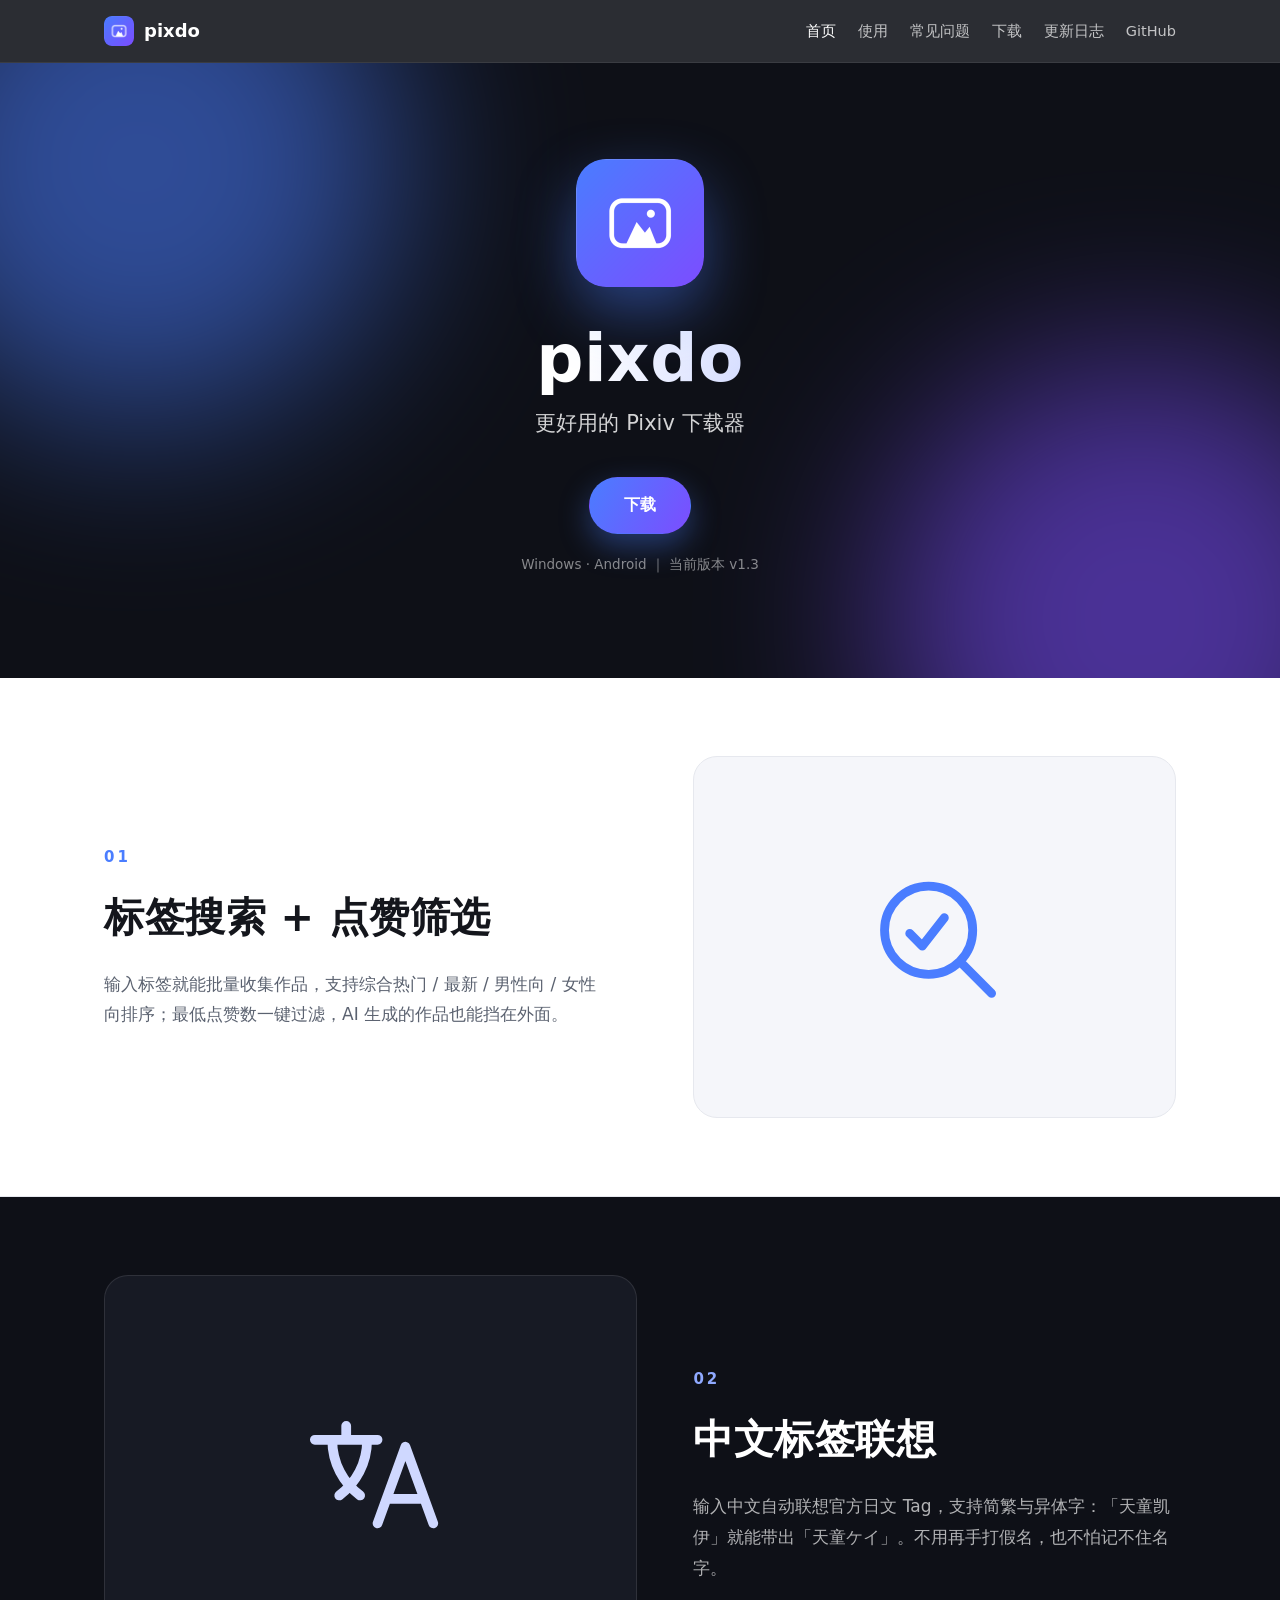
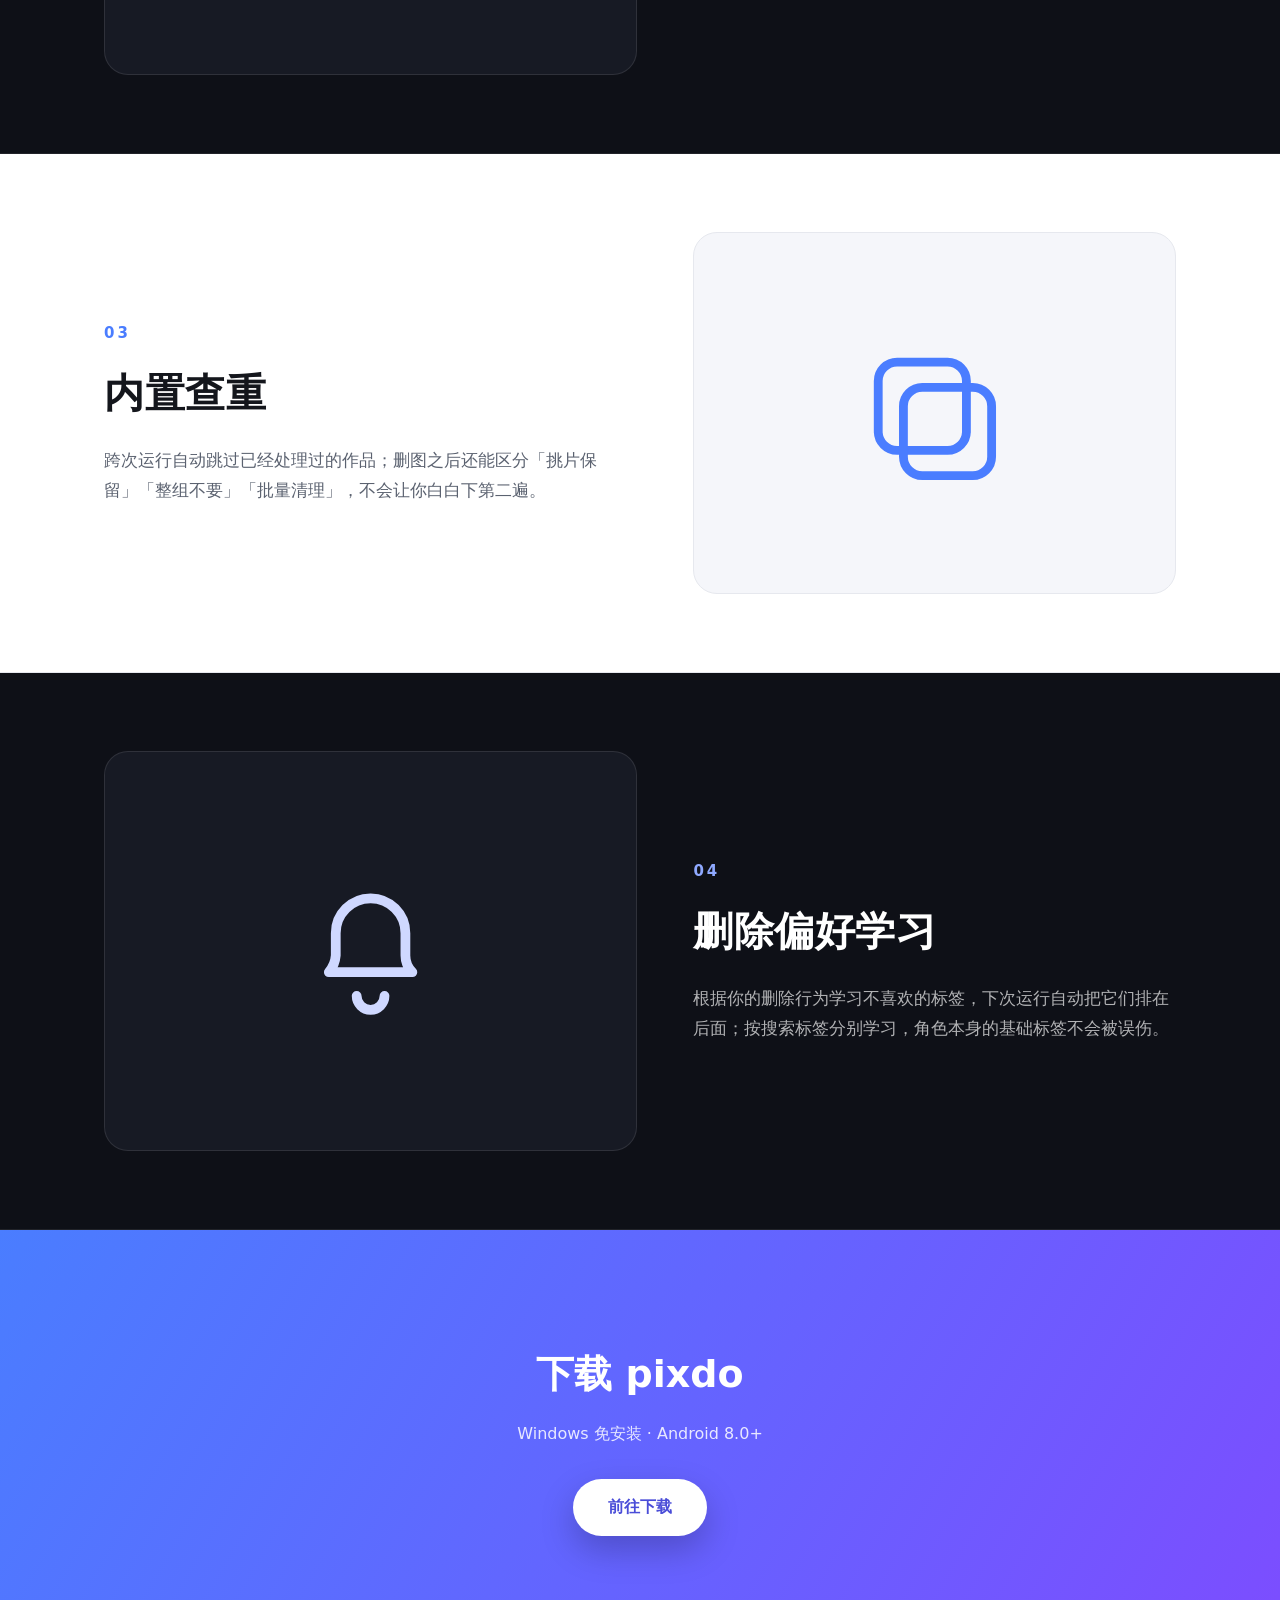
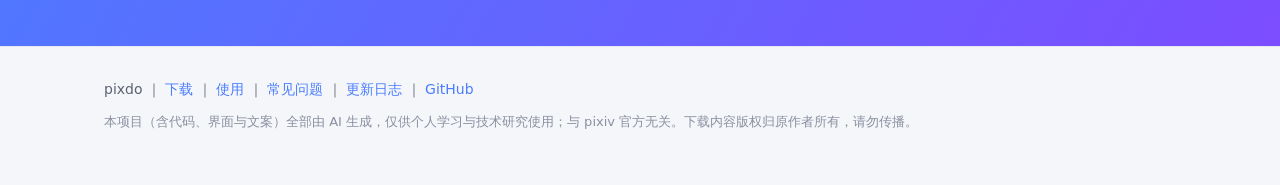
==== commit 7d9d19a2: "site: compact sections, fix card alignment, add AI FAQ" ====
--- a/docs/index.html
+++ b/docs/index.html
@@ -41,7 +41,6 @@
     <a class="btn btn-primary" href="download.html">下载</a>
     <p class="meta">Windows · Android ｜ 当前版本 v1.3</p>
   </div>
-  <div class="scroll-hint">↓ 下滑查看主要功能</div>
 </section>
 
 <!-- 01 标签搜索 + 点赞筛选 -->
--- a/docs/style.css
+++ b/docs/style.css
@@ -57,8 +57,8 @@
 /* 首屏 */
 .hero {
   position: relative; overflow: hidden;
-  min-height: calc(100vh - 62px);
   display: flex; align-items: center; justify-content: center;
+  padding: 96px 0 88px;
   background: var(--dark);
   color: #fff; text-align: center;
 }
@@ -67,7 +67,7 @@
 }
 .hero::before { width: 520px; height: 520px; background: var(--brand1); top: -160px; left: -120px; }
 .hero::after { width: 520px; height: 520px; background: var(--brand2); bottom: -200px; right: -120px; }
-.hero-inner { position: relative; z-index: 1; padding: 60px 24px; }
+.hero-inner { position: relative; z-index: 1; padding: 0 24px; }
 .hero-icon {
   width: 128px; height: 128px; border-radius: 30px;
   box-shadow: 0 24px 60px rgba(74, 125, 255, .45);
@@ -79,11 +79,6 @@
 }
 .hero .sub { font-size: 21px; color: rgba(255, 255, 255, .82); margin: 0 0 34px; }
 .hero .meta { margin-top: 18px; font-size: 13.5px; color: rgba(255, 255, 255, .5); }
-.scroll-hint {
-  position: absolute; bottom: 26px; left: 50%; transform: translateX(-50%);
-  font-size: 13px; color: rgba(255, 255, 255, .5); animation: float 2.2s ease-in-out infinite;
-}
-@keyframes float { 0%, 100% { transform: translate(-50%, 0); } 50% { transform: translate(-50%, 8px); } }
 
 /* 按钮 */
 .btn {
@@ -102,7 +97,7 @@
 
 /* 功能大栏（每项一屏） */
 .feature {
-  min-height: 88vh; display: flex; align-items: center;
+  padding: 78px 0; display: flex; align-items: center;
   border-bottom: 1px solid var(--line);
 }
 .feature .wrap { width: 100%; }
@@ -146,10 +141,13 @@
 .block + .block { margin-top: 18px; }
 .block h2 { font-size: 20px; margin: 0 0 10px; }
 .block p { margin: 0; color: var(--ink-soft); font-size: 15px; }
-.grid2 { display: grid; grid-template-columns: 1fr 1fr; gap: 18px; }
+.grid2 { display: grid; grid-template-columns: 1fr 1fr; gap: 18px; align-items: stretch; }
+.grid2 .block + .block { margin-top: 0; }
+.dl-card { display: flex; flex-direction: column; }
 .dl-card h3 { margin: 0 0 4px; font-size: 19px; }
 .dl-card .file { color: var(--ink); font-size: 14px; margin: 0 0 4px; }
 .dl-card .hint { color: var(--ink-soft); font-size: 14px; margin: 0 0 18px; }
+.dl-card .actions { margin-top: auto; }
 .actions { display: flex; gap: 10px; flex-wrap: wrap; }
 ol.steps { margin: 10px 0 0; padding-left: 20px; color: var(--ink-soft); }
 ol.steps li { margin-bottom: 6px; }
@@ -181,9 +179,10 @@
 .risk b { color: #b42318; }
 
 @media (max-width: 900px) {
+  .hero { padding: 64px 0 60px; }
   .hero h1 { font-size: 46px; }
   .hero .sub { font-size: 18px; }
-  .feature { min-height: 0; padding: 64px 0; }
+  .feature { padding: 52px 0; }
   .feature-grid { grid-template-columns: 1fr; gap: 28px; }
   .feature-grid.flip .feature-visual { order: 0; }
   .feature h2 { font-size: 28px; }
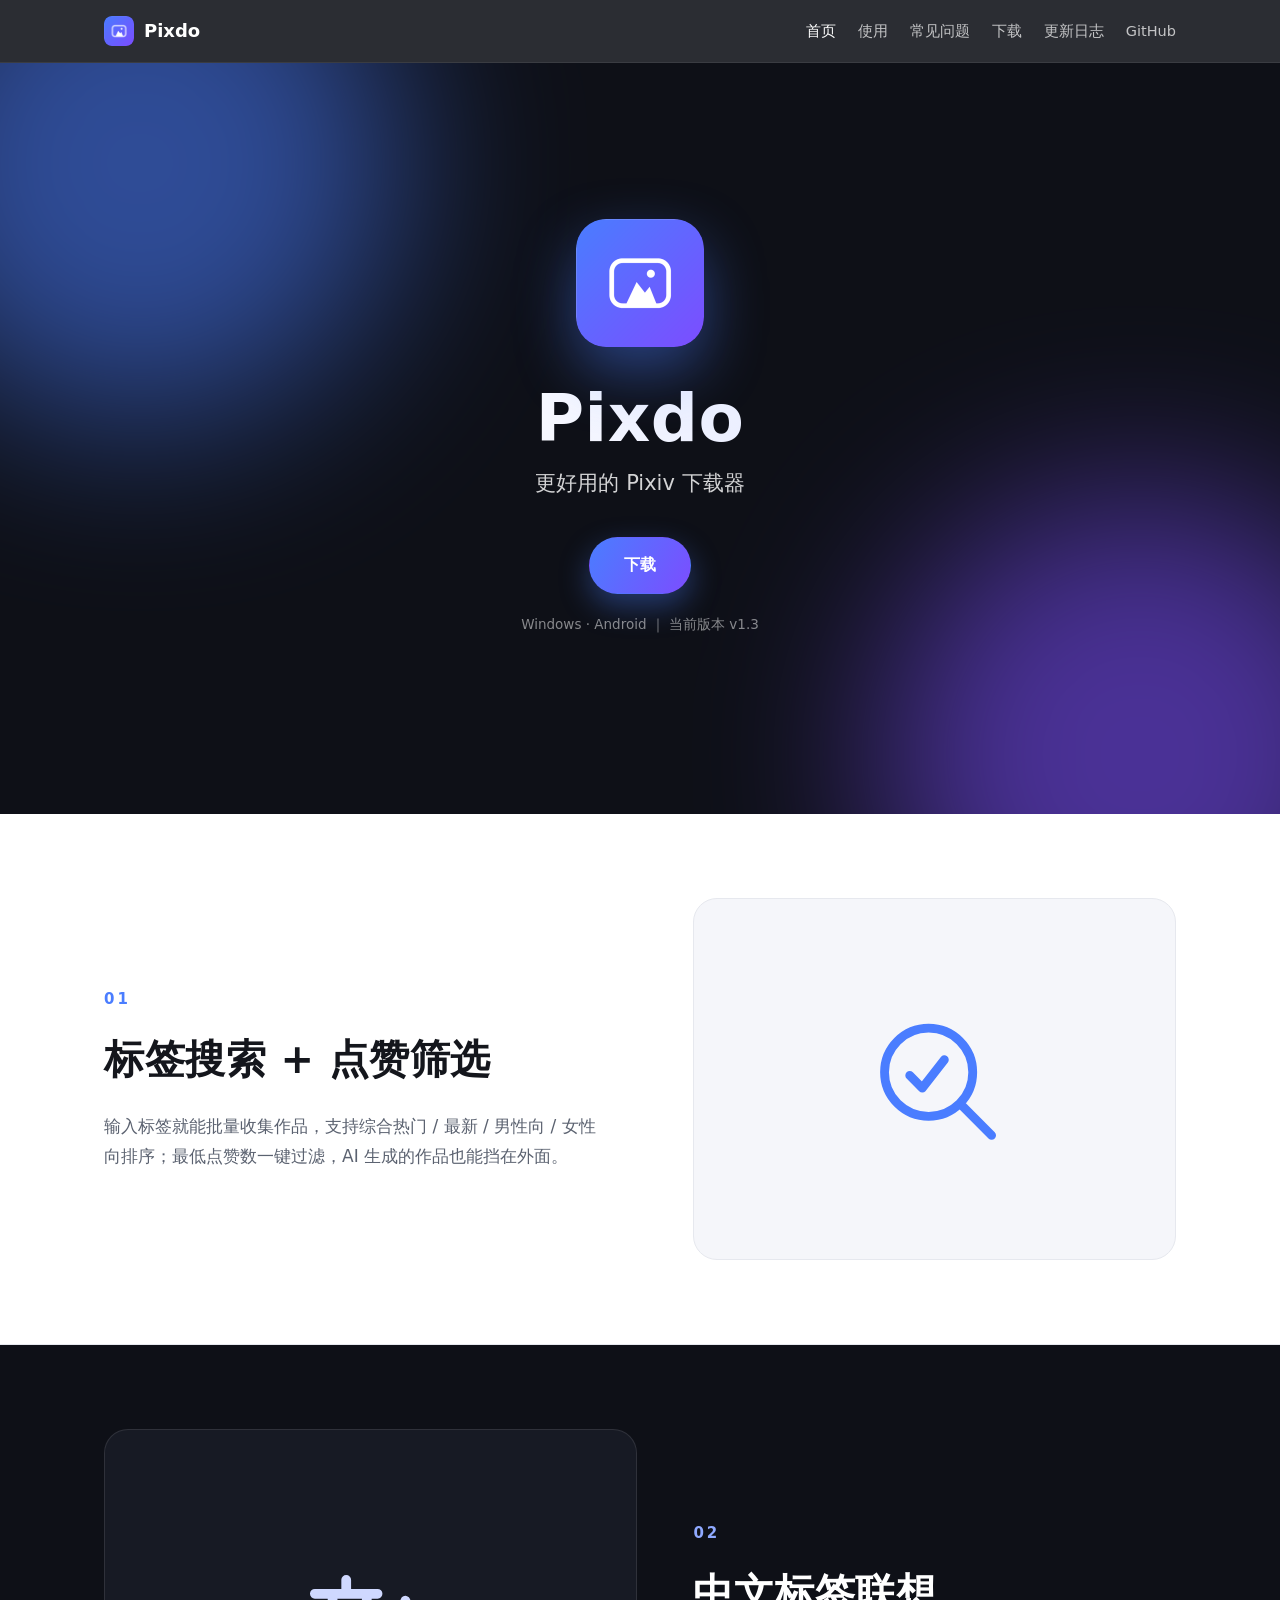
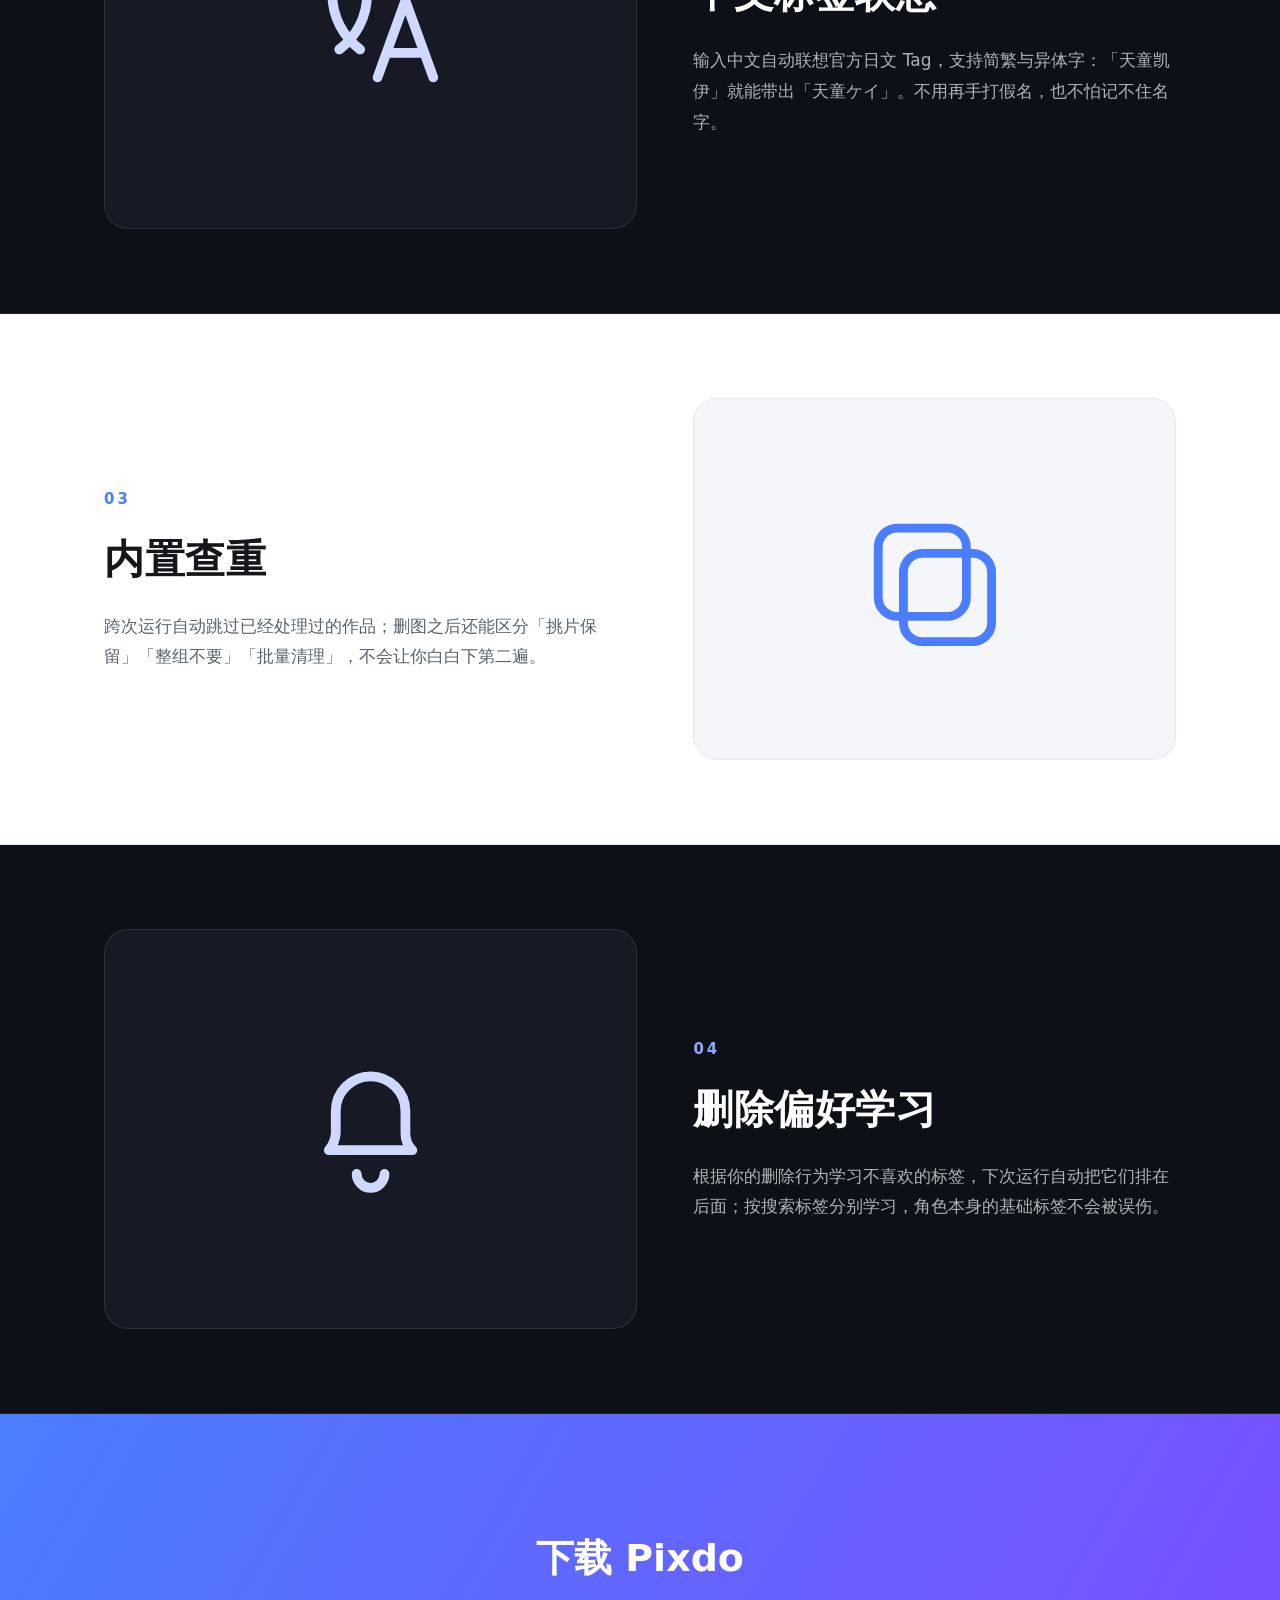
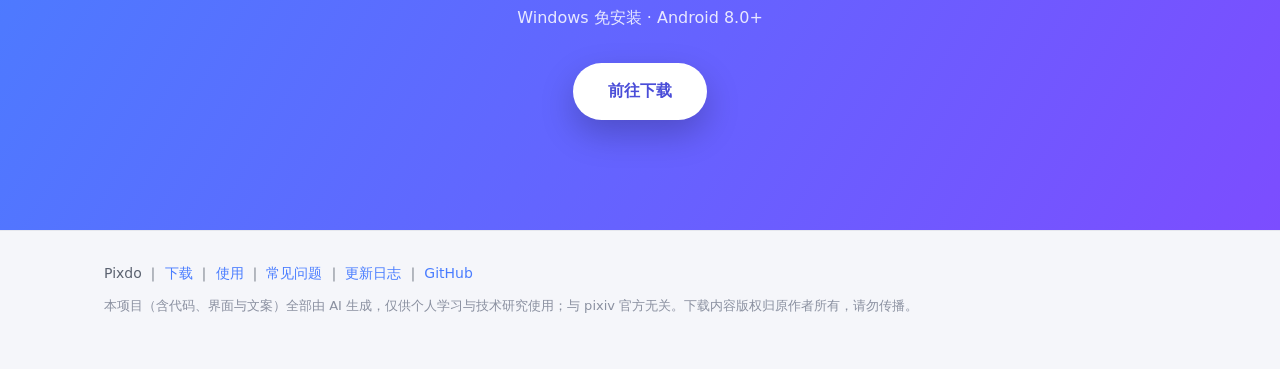
==== commit 042c629c: "site: compact sections, fix card alignment, AI-filter FAQ, brand Pixdo" ====
--- a/docs/index.html
+++ b/docs/index.html
@@ -3,10 +3,10 @@
 <head>
 <meta charset="UTF-8">
 <meta name="viewport" content="width=device-width, initial-scale=1">
-<title>pixdo · 更好用的 Pixiv 下载器</title>
-<meta name="description" content="pixdo：更好用的 Pixiv 下载器。标签搜索 + 点赞筛选、中文标签联想、内置查重与删除偏好学习，支持 Windows 与 Android。">
-<meta name="keywords" content="pixiv,pixdo,下载器,批量下载,插画,标签联想,查重">
-<meta property="og:title" content="pixdo · 更好用的 Pixiv 下载器">
+<title>Pixdo · 更好用的 Pixiv 下载器</title>
+<meta name="description" content="Pixdo：更好用的 Pixiv 下载器。标签搜索 + 点赞筛选、中文标签联想、内置查重与删除偏好学习，支持 Windows 与 Android。">
+<meta name="keywords" content="pixiv,Pixdo,下载器,批量下载,插画,标签联想,查重">
+<meta property="og:title" content="Pixdo · 更好用的 Pixiv 下载器">
 <meta property="og:description" content="标签搜索 + 点赞筛选、中文标签联想、内置查重、删除偏好学习。Windows / Android 双端。">
 <meta property="og:type" content="website">
 <meta property="og:image" content="assets/icon.png">
@@ -20,7 +20,7 @@
 
 <header class="nav">
   <div class="nav-inner">
-    <a class="brand" href="index.html"><img src="assets/icon.png" alt="pixdo">pixdo</a>
+    <a class="brand" href="index.html"><img src="assets/icon.png" alt="Pixdo">Pixdo</a>
     <nav>
       <a class="on" href="index.html">首页</a>
       <a href="usage.html">使用</a>
@@ -35,8 +35,8 @@
 <!-- 首屏 -->
 <section class="hero">
   <div class="hero-inner">
-    <img class="hero-icon" src="assets/icon.png" alt="pixdo 图标">
-    <h1>pixdo</h1>
+    <img class="hero-icon" src="assets/icon.png" alt="Pixdo 图标">
+    <h1>Pixdo</h1>
     <p class="sub">更好用的 Pixiv 下载器</p>
     <a class="btn btn-primary" href="download.html">下载</a>
     <p class="meta">Windows · Android ｜ 当前版本 v1.3</p>
@@ -122,14 +122,14 @@
 
 <!-- 下载入口 -->
 <section class="cta">
-  <h2>下载 pixdo</h2>
+  <h2>下载 Pixdo</h2>
   <p>Windows 免安装 · Android 8.0+</p>
   <a class="btn" href="download.html">前往下载</a>
 </section>
 
 <footer class="footer">
   <div class="wrap">
-    <p>pixdo ｜ <a href="download.html">下载</a> ｜ <a href="usage.html">使用</a> ｜ <a href="faq.html">常见问题</a> ｜ <a href="changelog.html">更新日志</a> ｜ <a href="https://github.com/mirith39-sjtu/pixdo" target="_blank" rel="noopener">GitHub</a></p>
+    <p>Pixdo ｜ <a href="download.html">下载</a> ｜ <a href="usage.html">使用</a> ｜ <a href="faq.html">常见问题</a> ｜ <a href="changelog.html">更新日志</a> ｜ <a href="https://github.com/mirith39-sjtu/pixdo" target="_blank" rel="noopener">GitHub</a></p>
     <p class="dim">本项目（含代码、界面与文案）全部由 AI 生成，仅供个人学习与技术研究使用；与 pixiv 官方无关。下载内容版权归原作者所有，请勿传播。</p>
   </div>
 </footer>
--- a/docs/style.css
+++ b/docs/style.css
@@ -57,8 +57,7 @@
 /* 首屏 */
 .hero {
   position: relative; overflow: hidden;
-  display: flex; align-items: center; justify-content: center;
-  padding: 96px 0 88px;
+  padding: 96px 0 104px;
   background: var(--dark);
   color: #fff; text-align: center;
 }
@@ -67,7 +66,7 @@
 }
 .hero::before { width: 520px; height: 520px; background: var(--brand1); top: -160px; left: -120px; }
 .hero::after { width: 520px; height: 520px; background: var(--brand2); bottom: -200px; right: -120px; }
-.hero-inner { position: relative; z-index: 1; padding: 0 24px; }
+.hero-inner { position: relative; z-index: 1; padding: 60px 24px; }
 .hero-icon {
   width: 128px; height: 128px; border-radius: 30px;
   box-shadow: 0 24px 60px rgba(74, 125, 255, .45);
@@ -95,9 +94,9 @@
 .btn-ghost:hover { border-color: var(--brand1); color: var(--brand1); }
 .btn-sm { padding: 9px 20px; font-size: 14px; }
 
-/* 功能大栏（每项一屏） */
+/* 功能大栏 */
 .feature {
-  padding: 78px 0; display: flex; align-items: center;
+  padding: 84px 0;
   border-bottom: 1px solid var(--line);
 }
 .feature .wrap { width: 100%; }
@@ -139,15 +138,16 @@
 .page .lead { color: var(--ink-soft); margin: 0 0 34px; }
 .block { border: 1px solid var(--line); border-radius: var(--radius); padding: 24px 26px; background: #fff; }
 .block + .block { margin-top: 18px; }
+.grid2 + .block { margin-top: 18px; }
 .block h2 { font-size: 20px; margin: 0 0 10px; }
 .block p { margin: 0; color: var(--ink-soft); font-size: 15px; }
 .grid2 { display: grid; grid-template-columns: 1fr 1fr; gap: 18px; align-items: stretch; }
-.grid2 .block + .block { margin-top: 0; }
+.grid2 > .block + .block { margin-top: 0; }
 .dl-card { display: flex; flex-direction: column; }
+.dl-card .actions { margin-top: auto; }
 .dl-card h3 { margin: 0 0 4px; font-size: 19px; }
 .dl-card .file { color: var(--ink); font-size: 14px; margin: 0 0 4px; }
 .dl-card .hint { color: var(--ink-soft); font-size: 14px; margin: 0 0 18px; }
-.dl-card .actions { margin-top: auto; }
 .actions { display: flex; gap: 10px; flex-wrap: wrap; }
 ol.steps { margin: 10px 0 0; padding-left: 20px; color: var(--ink-soft); }
 ol.steps li { margin-bottom: 6px; }
@@ -179,10 +179,10 @@
 .risk b { color: #b42318; }
 
 @media (max-width: 900px) {
-  .hero { padding: 64px 0 60px; }
+  .hero { padding: 64px 0 72px; }
   .hero h1 { font-size: 46px; }
   .hero .sub { font-size: 18px; }
-  .feature { padding: 52px 0; }
+  .feature { padding: 56px 0; }
   .feature-grid { grid-template-columns: 1fr; gap: 28px; }
   .feature-grid.flip .feature-visual { order: 0; }
   .feature h2 { font-size: 28px; }
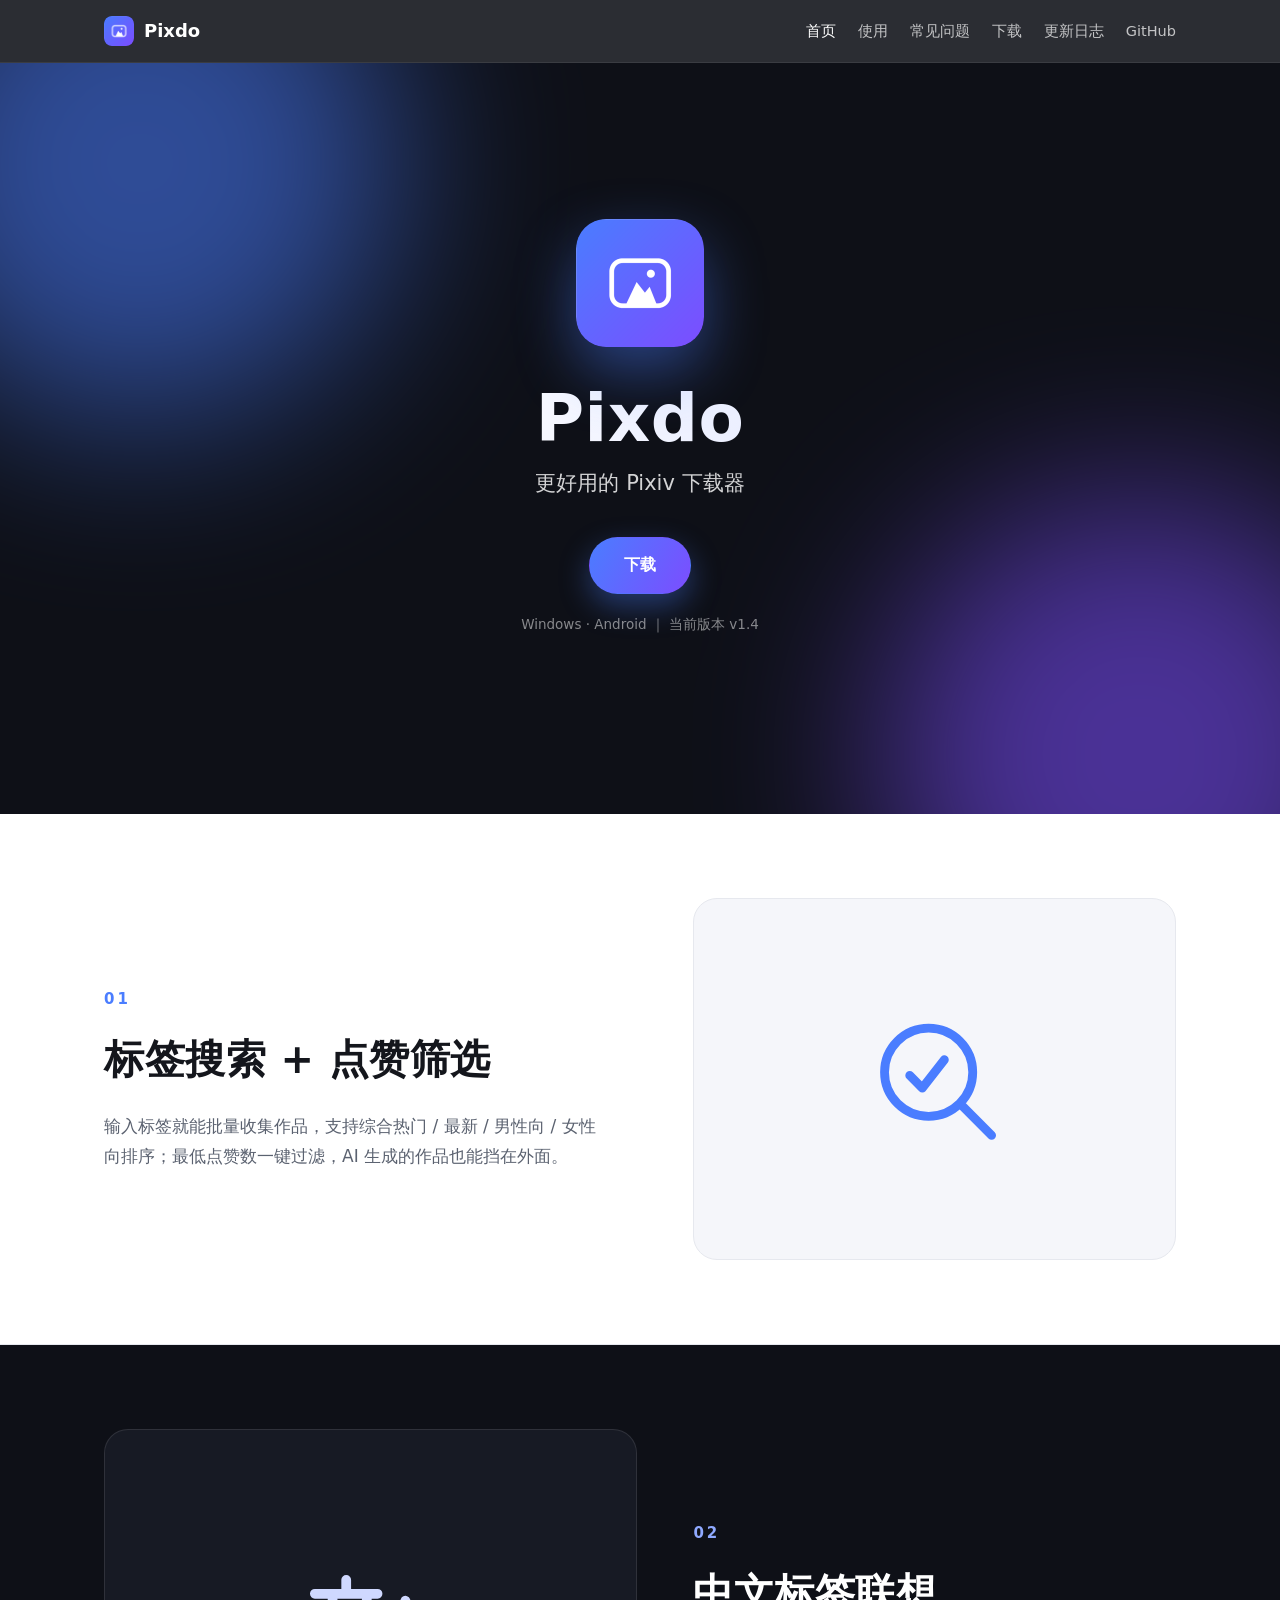
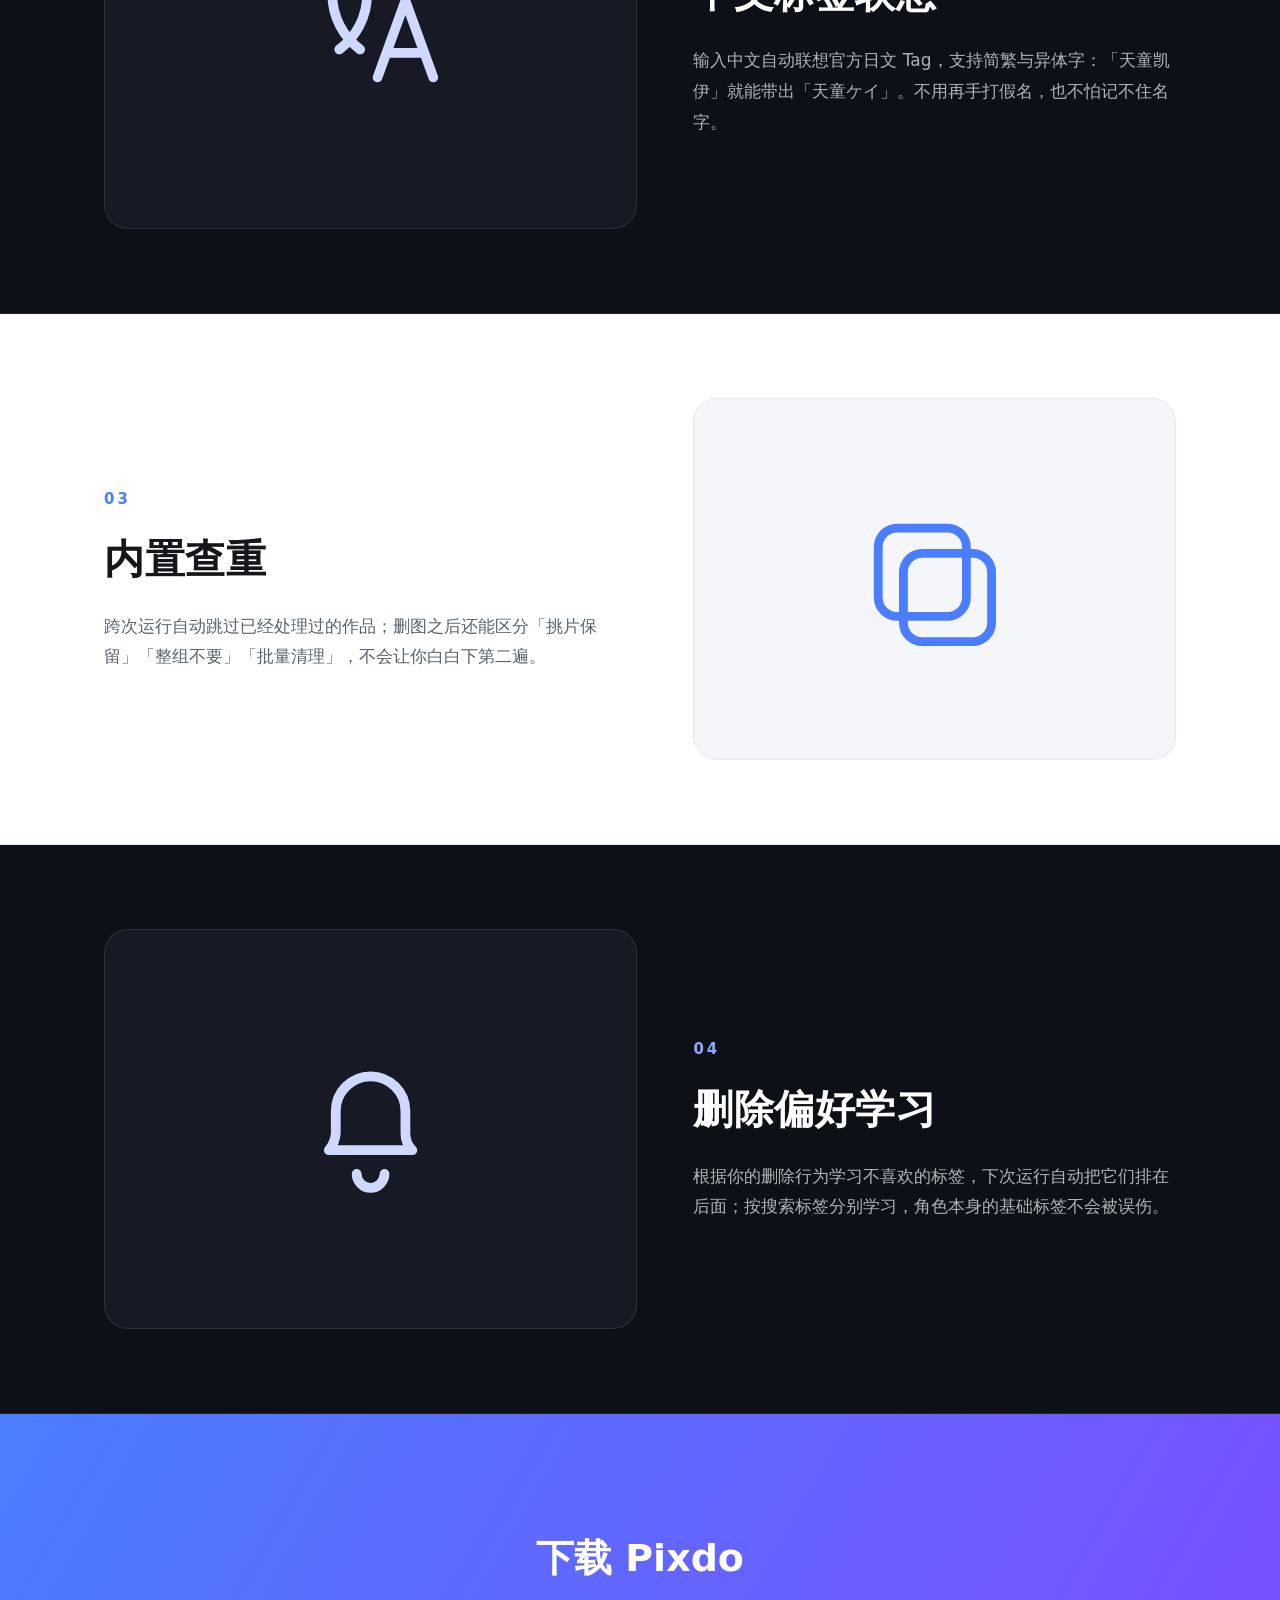
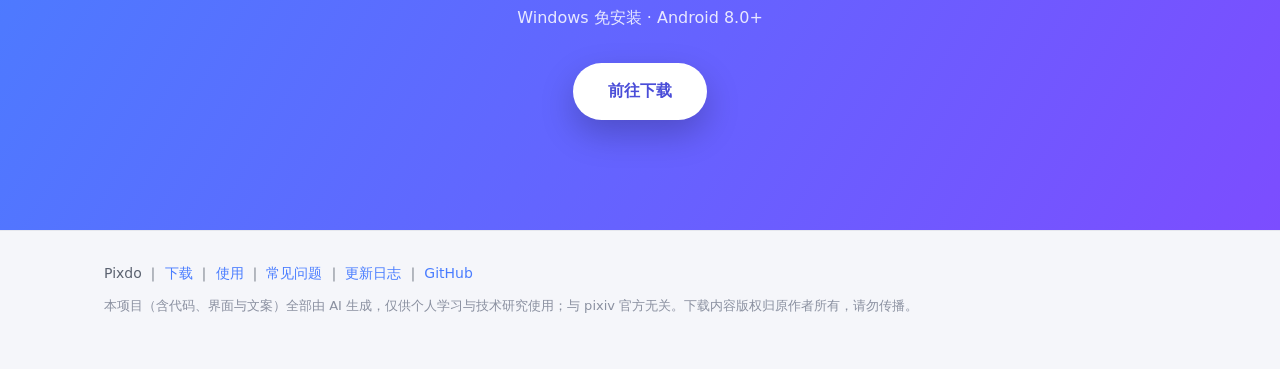
==== commit 154be20d: "pixdo v1.4：正式版发布（下载后自动整理）+ 官网/README 更新到 v1.4" ====
--- a/docs/index.html
+++ b/docs/index.html
@@ -15,6 +15,7 @@
 <link rel="icon" href="assets/icon.png">
 <link rel="apple-touch-icon" href="assets/apple-touch-icon.png">
 <link rel="stylesheet" href="style.css">
+<noscript><style>.nav nav{display:flex !important;flex-wrap:wrap}.nav-toggle{display:none !important}.nav-inner{height:auto;flex-wrap:wrap;padding:9px 16px;gap:6px 14px}</style></noscript>
 </head>
 <body>
 
@@ -29,8 +30,30 @@
       <a href="changelog.html">更新日志</a>
       <a href="https://github.com/mirith39-sjtu/pixdo" target="_blank" rel="noopener">GitHub</a>
     </nav>
+    <button class="nav-toggle" type="button" aria-label="打开导航菜单" aria-expanded="false" aria-controls="site-drawer">
+      <span></span><span></span><span></span>
+    </button>
   </div>
 </header>
+
+<!-- 移动端侧边导航（仅窄屏显示） -->
+<div class="drawer-scrim" id="drawer-scrim"></div>
+<aside class="drawer" id="site-drawer" aria-label="站点导航" aria-hidden="true">
+  <div class="drawer-head">
+    <span class="drawer-title">导航</span>
+    <button class="drawer-close" type="button" data-drawer-close aria-label="关闭菜单">✕</button>
+  </div>
+  <nav>
+    <a class="on" href="index.html">首页</a>
+    <a href="usage.html">使用</a>
+    <a href="faq.html">常见问题</a>
+    <a href="download.html">下载</a>
+    <a href="changelog.html">更新日志</a>
+    <a href="https://github.com/mirith39-sjtu/pixdo" target="_blank" rel="noopener">GitHub</a>
+  </nav>
+  <div class="drawer-cta"><a class="btn btn-primary btn-sm" href="download.html">下载 Pixdo</a></div>
+  <div class="drawer-foot">Pixdo · 更好用的 Pixiv 下载器<br>Windows · Android ｜ 当前版本 v1.4</div>
+</aside>
 
 <!-- 首屏 -->
 <section class="hero">
@@ -38,8 +61,11 @@
     <img class="hero-icon" src="assets/icon.png" alt="Pixdo 图标">
     <h1>Pixdo</h1>
     <p class="sub">更好用的 Pixiv 下载器</p>
-    <a class="btn btn-primary" href="download.html">下载</a>
-    <p class="meta">Windows · Android ｜ 当前版本 v1.3</p>
+    <div class="hero-actions">
+      <a class="btn btn-primary" href="download.html" data-hero-dl>下载</a>
+      <a class="btn btn-ghost" href="download.html" data-hero-more hidden>其它版本</a>
+    </div>
+    <p class="meta">Windows · Android ｜ 当前版本 v1.4</p>
   </div>
 </section>
 
@@ -134,5 +160,6 @@
   </div>
 </footer>
 
+<script src="site.js" defer></script>
 </body>
 </html>
--- a/docs/style.css
+++ b/docs/style.css
@@ -13,7 +13,9 @@
 
 * { box-sizing: border-box; }
 
-html { scroll-behavior: smooth; }
+html { scroll-behavior: smooth; overflow-x: clip; }
+
+[hidden] { display: none !important; }
 
 body {
   margin: 0;
@@ -32,6 +34,7 @@
   border-radius: 6px;
   padding: 1px 6px;
   font-size: .9em;
+  overflow-wrap: anywhere;
 }
 
 /* 顶部导航 */
@@ -52,6 +55,78 @@
 .nav nav a:hover { color: #fff; text-decoration: none; }
 .nav nav a.on { color: #fff; }
 
+/* 移动端菜单按钮（宽屏隐藏） */
+.nav-toggle {
+  display: none;
+  margin-left: auto;
+  width: 42px; height: 42px; padding: 0;
+  border: 1px solid rgba(255, 255, 255, .18); border-radius: 12px;
+  background: rgba(255, 255, 255, .06); color: #fff;
+  flex-direction: column; align-items: center; justify-content: center; gap: 4px;
+  cursor: pointer;
+}
+.nav-toggle span { display: block; width: 18px; height: 2px; border-radius: 2px; background: #fff; }
+
+/* 侧边抽屉导航（仅窄屏显示） */
+.drawer-scrim {
+  position: fixed; inset: 0; z-index: 40;
+  background: rgba(6, 8, 14, .55);
+  opacity: 0; visibility: hidden;
+  transition: opacity .25s ease, visibility .25s ease;
+}
+body.nav-open .drawer-scrim { opacity: 1; visibility: visible; }
+.drawer {
+  position: fixed; top: 0; right: 0; z-index: 50;
+  width: min(84vw, 320px); height: 100%;
+  display: flex; flex-direction: column;
+  padding: 16px 16px calc(20px + env(safe-area-inset-bottom));
+  background: var(--dark); color: #fff;
+  border-left: 1px solid rgba(255, 255, 255, .08);
+  box-shadow: -24px 0 60px rgba(0, 0, 0, .38);
+  transform: translateX(103%); visibility: hidden;
+  transition: transform .3s cubic-bezier(.22, .72, .28, 1), visibility .3s ease;
+  overflow-y: auto;
+}
+body.nav-open .drawer { transform: translateX(0); visibility: visible; }
+body.nav-open { overflow: hidden; }
+.drawer-head {
+  display: flex; align-items: center; justify-content: space-between; gap: 8px;
+  padding-bottom: 10px; border-bottom: 1px solid rgba(255, 255, 255, .09);
+}
+.drawer-title { font-size: 15px; font-weight: 700; letter-spacing: 1px; color: rgba(255, 255, 255, .62); }
+.drawer-close {
+  width: 38px; height: 38px; border-radius: 10px;
+  border: 1px solid rgba(255, 255, 255, .16); background: rgba(255, 255, 255, .06);
+  color: #fff; font-size: 18px; line-height: 1; cursor: pointer;
+}
+.drawer nav { display: flex; flex-direction: column; gap: 2px; margin: 12px 0 0; }
+.drawer nav a {
+  display: flex; align-items: center; min-height: 46px; padding: 0 14px;
+  border-radius: 12px; color: rgba(255, 255, 255, .78); font-size: 15.5px;
+}
+.drawer nav a:hover, .drawer nav a.on { background: rgba(255, 255, 255, .1); color: #fff; text-decoration: none; }
+.drawer-cta { margin-top: 16px; }
+.drawer-cta .btn { width: 100%; justify-content: center; }
+.drawer-foot { margin-top: auto; padding-top: 18px; font-size: 12.5px; line-height: 1.7; color: rgba(255, 255, 255, .42); }
+
+/* 双端自适应高亮 */
+.dl-card.is-you, .block.is-you { border-color: rgba(74, 125, 255, .5); box-shadow: 0 0 0 4px rgba(74, 125, 255, .1); }
+.dl-card.is-you { order: -1; }
+.dl-card.is-you h3::after {
+  content: "适合你的设备";
+  display: inline-block; margin-left: 8px; vertical-align: 2px;
+  padding: 2px 10px; border-radius: 999px;
+  font-size: 12px; font-weight: 600; letter-spacing: .5px; color: #fff;
+  background: linear-gradient(120deg, var(--brand1), var(--brand2));
+}
+[data-device-note] {
+  display: inline-flex; align-items: center; gap: 8px;
+  margin: -20px 0 24px; padding: 7px 15px;
+  background: var(--bg-soft); border: 1px solid var(--line); border-radius: 999px;
+  color: var(--ink-soft); font-size: 13.5px;
+}
+[data-device-note]::before { content: "●"; color: var(--brand1); font-size: 10px; line-height: 1; }
+
 .wrap { max-width: 1120px; margin: 0 auto; padding: 0 24px; }
 
 /* 首屏 */
@@ -78,6 +153,9 @@
 }
 .hero .sub { font-size: 21px; color: rgba(255, 255, 255, .82); margin: 0 0 34px; }
 .hero .meta { margin-top: 18px; font-size: 13.5px; color: rgba(255, 255, 255, .5); }
+.hero-actions { display: flex; justify-content: center; gap: 12px; flex-wrap: wrap; }
+.hero .btn-ghost { border-color: rgba(255, 255, 255, .32); color: #fff; }
+.hero .btn-ghost:hover { border-color: #fff; color: #fff; }
 
 /* 按钮 */
 .btn {
@@ -187,6 +265,44 @@
   .feature-grid.flip .feature-visual { order: 0; }
   .feature h2 { font-size: 28px; }
   .grid2 { grid-template-columns: 1fr; }
-  .nav nav { gap: 14px; }
-  .nav nav a { font-size: 13.5px; }
-}
+}
+
+/* 手机 / 小平板：顶部栏收起为侧边抽屉 */
+@media (max-width: 860px) {
+  .nav nav { display: none; }
+  .nav-toggle { display: inline-flex; }
+  .nav-inner { height: 58px; padding: 0 16px; }
+  .brand { font-size: 17px; }
+  .brand img { width: 28px; height: 28px; }
+}
+
+/* 手机竖屏排布细节 */
+@media (max-width: 640px) {
+  .wrap { padding: 0 18px; }
+  .hero { padding: 44px 0 52px; }
+  .hero-inner { padding: 36px 18px 0; }
+  .hero-icon { width: 96px; height: 96px; border-radius: 24px; }
+  .hero h1 { font-size: 40px; margin: 20px 0 8px; }
+  .hero .sub { font-size: 16.5px; margin-bottom: 26px; }
+  .hero .meta { margin-top: 14px; font-size: 12.5px; }
+  .hero .btn { padding: 12px 26px; font-size: 15px; }
+  .feature { padding: 44px 0; }
+  .feature h2 { font-size: 24px; margin: 8px 0 12px; }
+  .feature p { font-size: 15.5px; }
+  .feature-visual { aspect-ratio: 16 / 10; border-radius: 18px; }
+  .cta { padding: 62px 18px; }
+  .cta h2 { font-size: 26px; }
+  .cta p { font-size: 15px; }
+  .page { padding: 36px 0 26px; }
+  .page h1 { font-size: 27px; }
+  .page .lead { margin-bottom: 26px; }
+  .block, .release { padding: 18px 18px; border-radius: 15px; }
+  .block h2 { font-size: 18px; }
+  .block p, .release ul, details p { font-size: 14.5px; }
+  .release h2 { font-size: 19px; }
+  .release ul { padding-left: 18px; }
+  .risk { padding: 15px 16px; font-size: 13.5px; }
+  .footer { padding: 24px 0 34px; }
+  details summary { padding: 2px 0; }
+  [data-device-note] { margin: -14px 0 20px; }
+}
